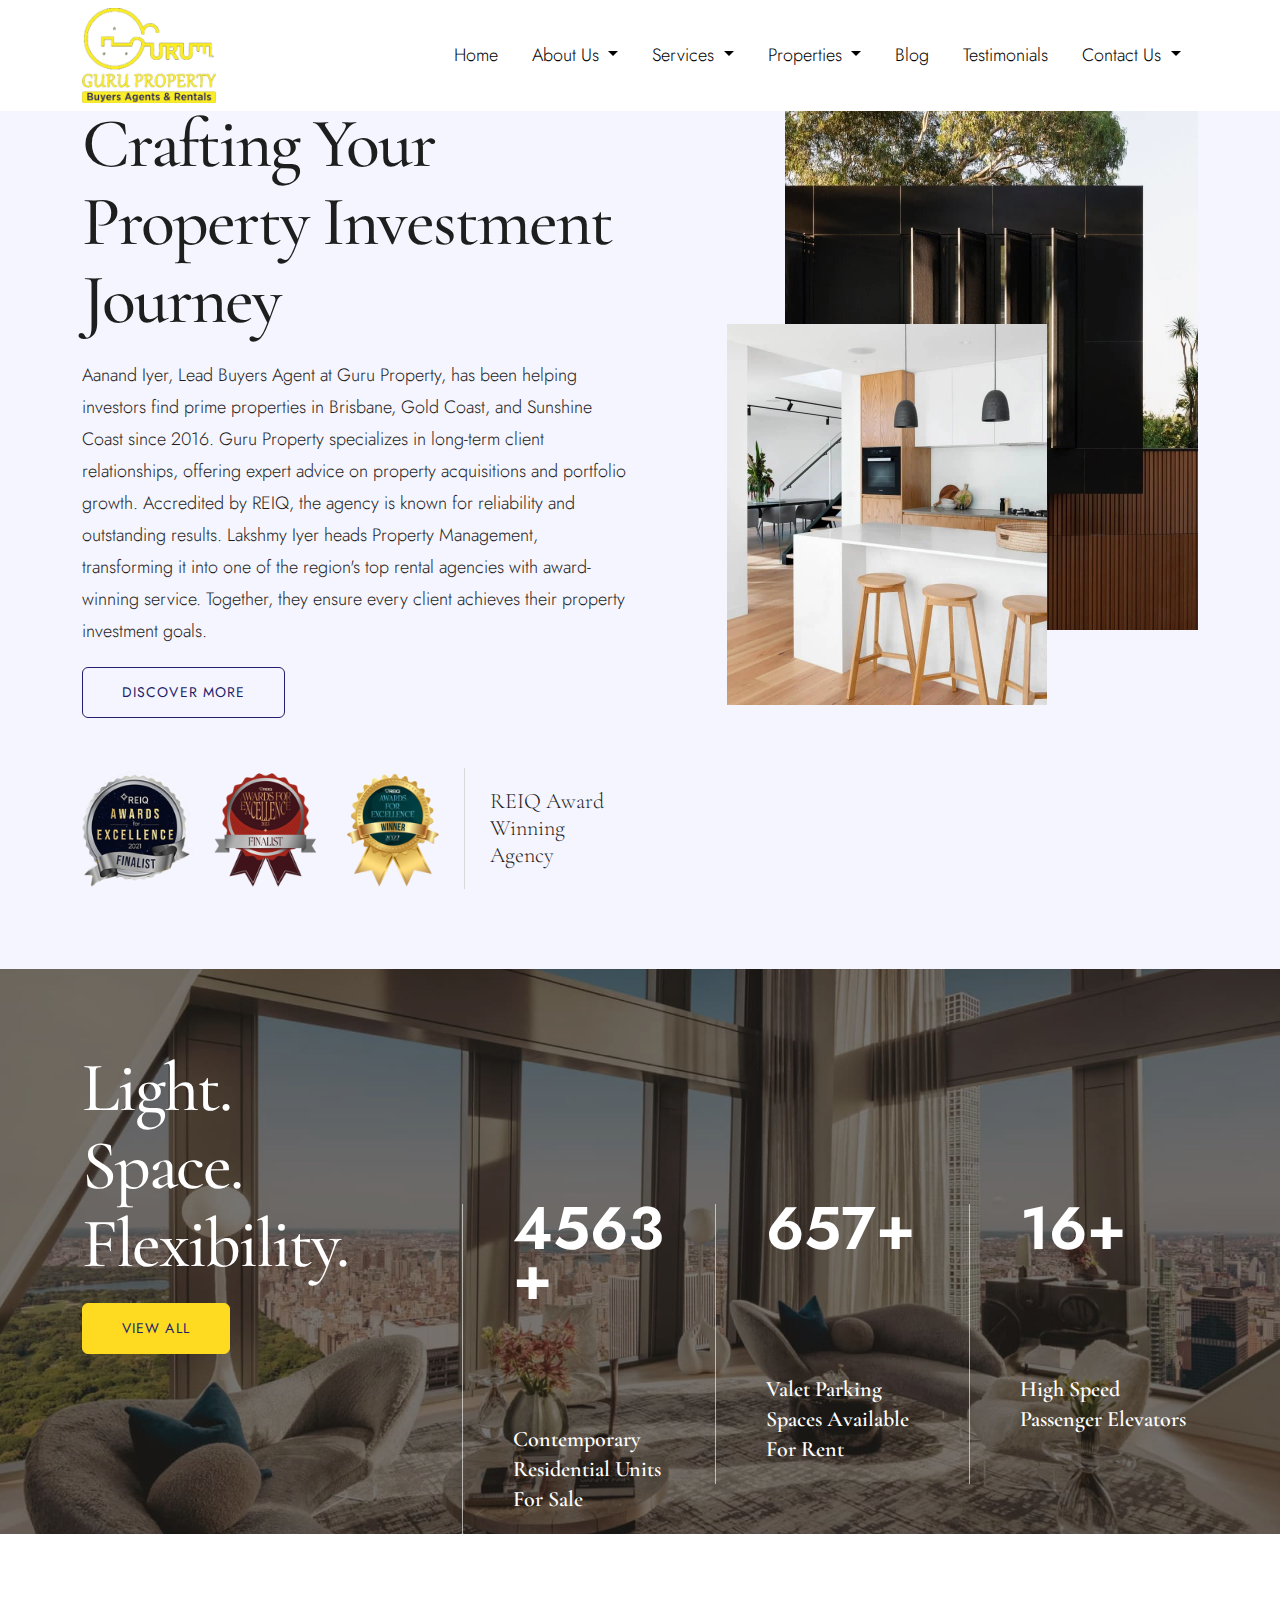
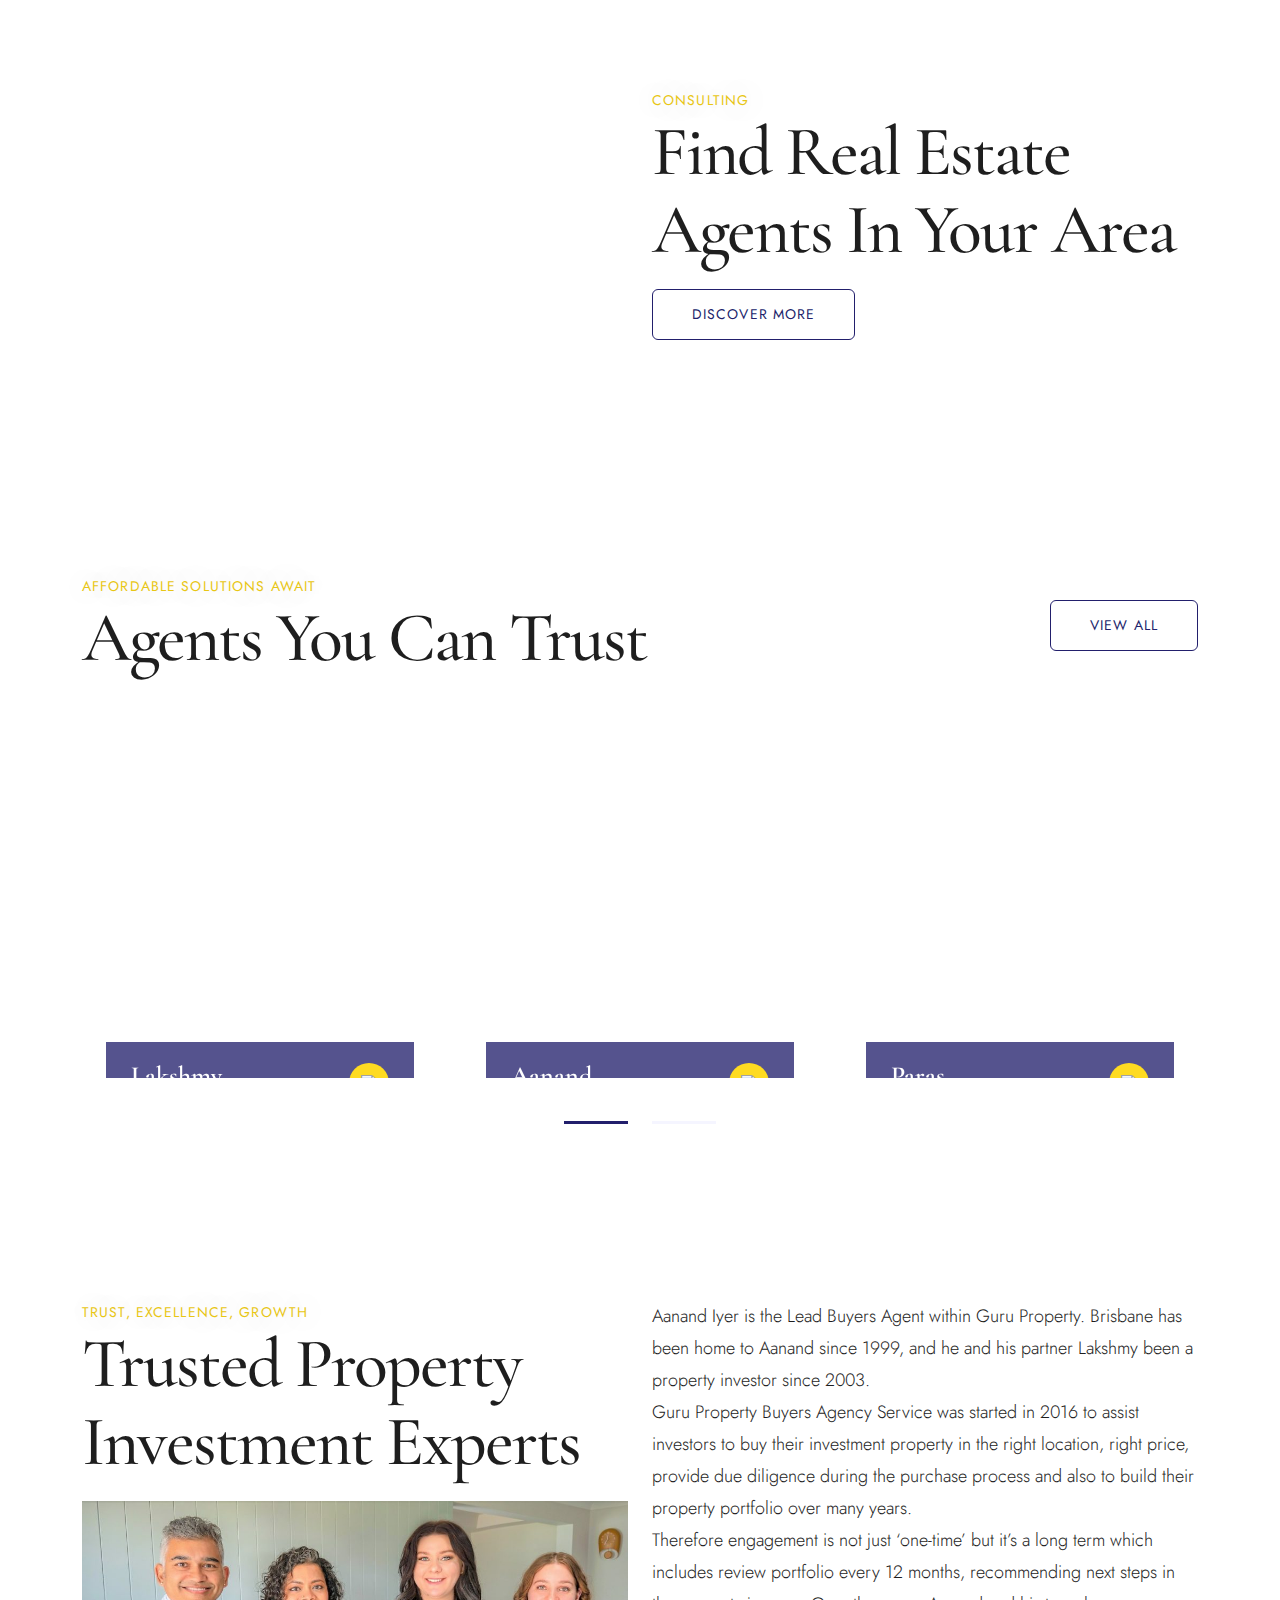
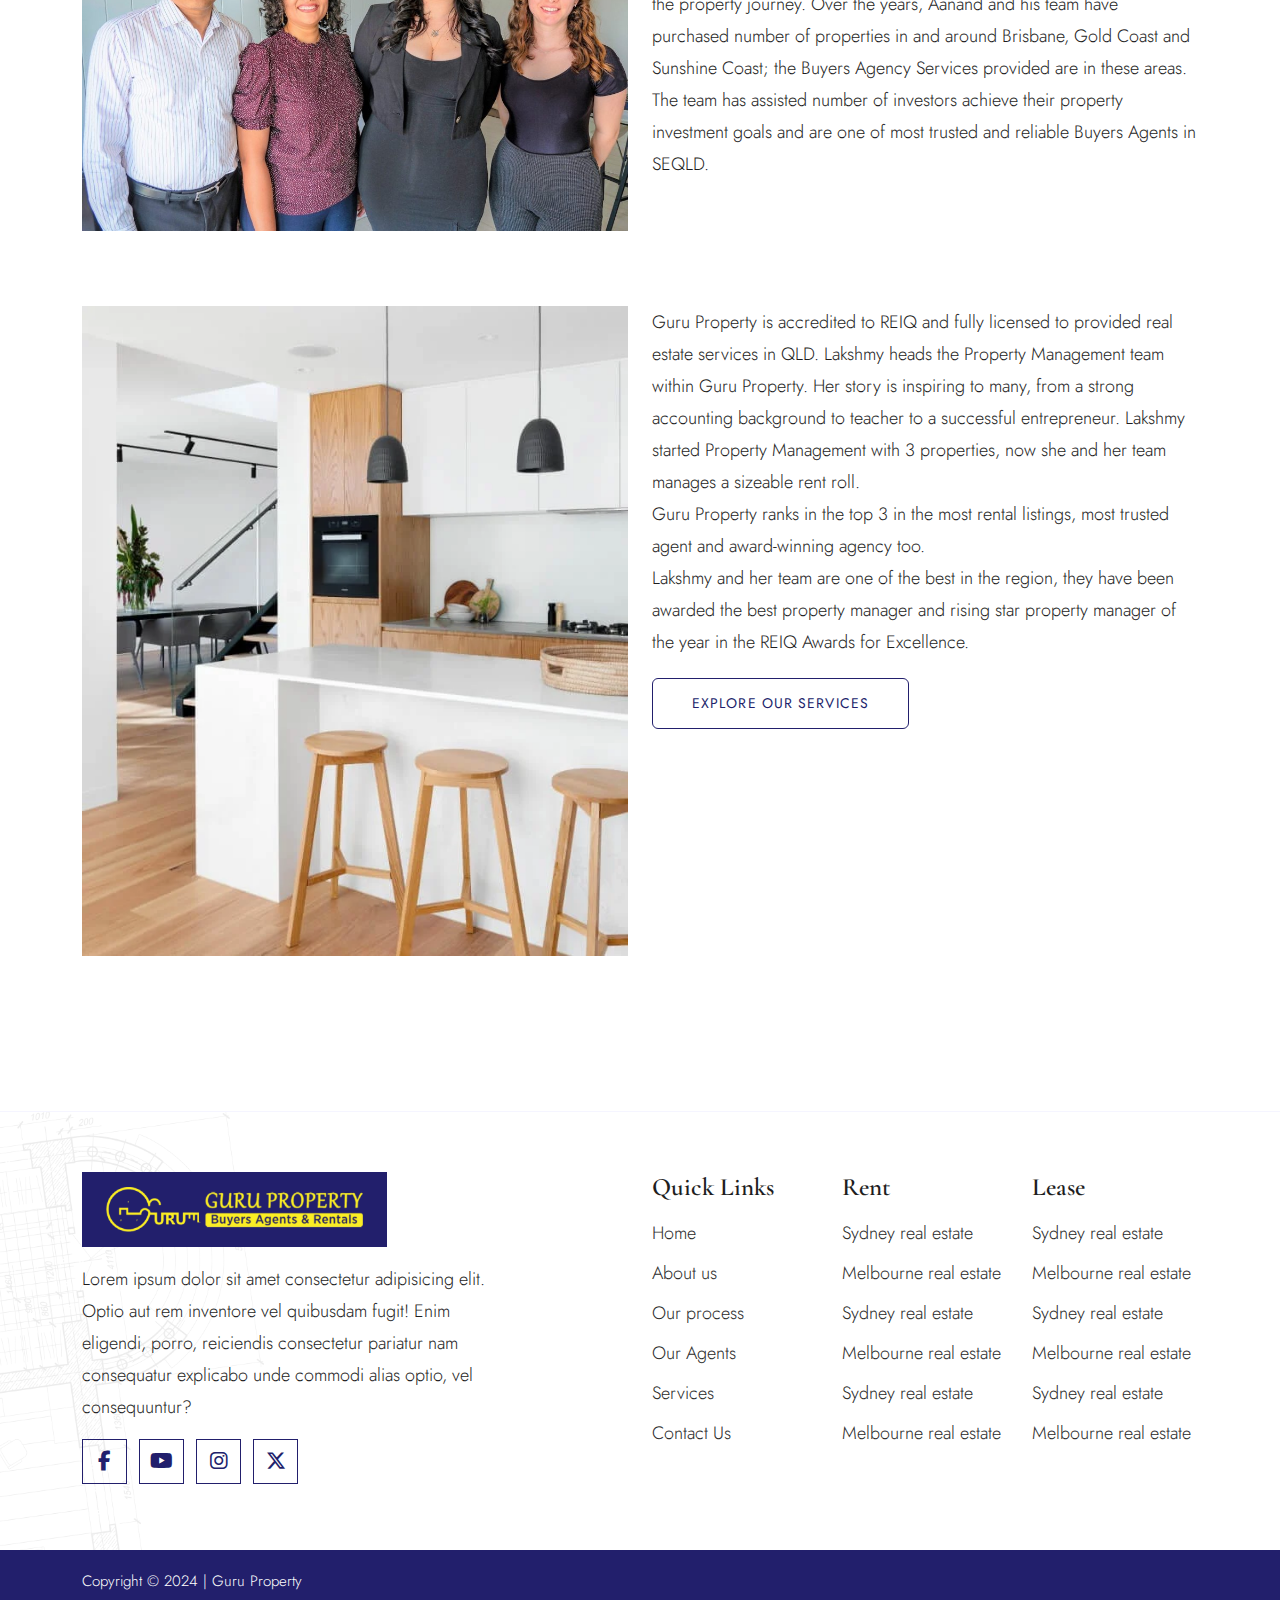
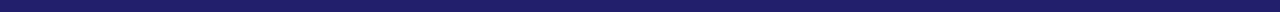
==== about.html @ ae328ffc "feedback changes" ====
<!Doctype html>
<html lang="en">

<head>
  <meta charset="utf-8">
  <meta name="viewport" content="width=device-width, initial-scale=1, shrink-to-fit=no">
  <link rel="icon" type="image/x-icon" href="./assets/images/favicon.ico">
  <link rel="stylesheet" href="./assets/css/bootstrap.min.css">
  <link rel="stylesheet" href="./assets/css/magnific-popup.min.css">
  <link rel="stylesheet" href="./assets/css/swiper-bundle.min.css">
  <link rel="stylesheet" href="https://cdnjs.cloudflare.com/ajax/libs/font-awesome/6.5.2/css/all.min.css">
  <link rel="stylesheet" href="./assets/css/fancybox.min.css">

  <link rel="stylesheet" href="./assets/css/custom.css">
  <link rel="stylesheet" href="./assets/css/responsive.css">
  <title>About - Guru Property</title>
</head>

<body>
  
  <header class="asb19__header">
    <div class="asb19__header--wrap">
      <div class="container">
        <div class="row">
          <div class="col-lg-12">
            <nav class="navbar navbar-expand-lg asb19__header--nav" aria-label="Offcanvas navbar large">
              <a class="navbar-brand" href="#">
                <img src="./assets/images/logo.png" alt="...">
              </a>
              <button class="navbar-toggler collapsed" type="button" data-bs-toggle="offcanvas"
                data-bs-target="#offcanvasNavbar2" aria-controls="offcanvasNavbar2">
                <span class="sr-only">Toggle navigation</span>
                <span class="icon-bar"></span>
                <span class="icon-bar"></span>
                <span class="icon-bar"></span>
              </button>
              <div class="offcanvas offcanvas-end asb19__header--offcanvas" tabindex="-1" id="offcanvasNavbar2"
                aria-labelledby="offcanvasNavbar2Label">
                <div class="offcanvas-header">
                  <h5 class="offcanvas-title" id="offcanvasNavbar2Label">Offcanvas</h5>
                  <button type="button" class="btn-close btn-close-white" data-bs-dismiss="offcanvas"
                    aria-label="Close"></button>
                </div>
                <div class="offcanvas-body">
                  <ul class="navbar-nav justify-content-end flex-grow-1">
                    <li class="nav-item active">
                      <a class="nav-link" href="#">Home</a>
                    </li>
                    <li class="nav-item dropdown">
                      <a class="nav-link dropdown-toggle" href="#" role="button" data-bs-toggle="dropdown"
                        aria-expanded="false">
                        About Us
                      </a>
                      <ul class="dropdown-menu">
                        <li><a class="dropdown-item" href="#">Our Process</a></li>
                        <li><a class="dropdown-item" href="#">Meet the Team</a></li>
                        <li><a class="dropdown-item" href="#">Awards & Recognition</a></li>
                      </ul>
                    </li>
                    <li class="nav-item dropdown">
                      <a class="nav-link dropdown-toggle" href="#" role="button" data-bs-toggle="dropdown"
                        aria-expanded="false">
                        Services
                      </a>
                      <ul class="dropdown-menu">
                        <li><a class="dropdown-item" href="#">Buyers Agency</a></li>
                        <li><a class="dropdown-item" href="#">Property Management</a></li>
                        <li><a class="dropdown-item" href="#">Rental Appraisal</a></li>
                        <li><a class="dropdown-item" href="#">Investment Strategy</a></li>
                      </ul>
                    </li>
                    <li class="nav-item dropdown">
                      <a class="nav-link dropdown-toggle" href="#" role="button" data-bs-toggle="dropdown"
                        aria-expanded="false">
                        Properties
                      </a>
                      <ul class="dropdown-menu">
                        <li><a class="dropdown-item" href="#">Buy</a></li>
                        <li><a class="dropdown-item" href="#">Rent</a></li>
                        <li><a class="dropdown-item" href="#">Recent Sales</a></li>
                      </ul>
                    </li>
                    <li class="nav-item">
                      <a class="nav-link" href="#">Blog</a>
                    </li>
                    <li class="nav-item">
                      <a class="nav-link" href="#">Testimonials</a>
                    </li>
                    <li class="nav-item dropdown">
                      <a class="nav-link dropdown-toggle" href="#" role="button" data-bs-toggle="dropdown"
                        aria-expanded="false">
                        Contact Us
                      </a>
                      <ul class="dropdown-menu">
                        <li><a class="dropdown-item" href="#">Book a Strategy Meeting</a></li>
                        <li><a class="dropdown-item" href="#">Get In Touch</a></li>
                        <li><a class="dropdown-item" href="#">FAQs</a></li>
                      </ul>
                    </li>
                  </ul>
                </div>
              </div>
            </nav>
          </div>
        </div>
      </div>
    </div>
  </header>
  <section class="asb19__about asb19__py">
    <div class="container">
      <div class="row">
        <div class="col-lg-6">
          <div class="asb19__main--widget">
            <div class="asb19__heading">
              <h6>Your Trusted Property Partner</h6>
              <h3>Crafting Your Property Investment Journey</h3>
            </div>
            <div class="asb19__content">
              <p>Aanand Iyer, Lead Buyers Agent at Guru Property, has been helping investors find prime properties in Brisbane, Gold Coast, and Sunshine Coast since 2016. Guru Property specializes in long-term client relationships, offering expert advice on property acquisitions and portfolio growth. Accredited by REIQ, the agency is known for reliability and outstanding results. Lakshmy Iyer heads Property Management, transforming it into one of the region's top rental agencies with award-winning service. Together, they ensure every client achieves their property investment goals.</p>
            </div>
            <div class="asb19__btn--wrap">
              <a href="javascript:void(0)" class="asb19__btn">
                Discover More
              </a>
            </div>
            <div class="asb19__about--awards">
              <div class="asb19__img">
                <img src="./assets/images/REIQ-awards.png" alt="...">
              </div>
              <h6>REIQ award winning agency</h6>
            </div>
          </div>
        </div>
        <div class="col-lg-6">
          <div class="asb19__image--widget">
            <div class="asb19__about--img asb19__about--img1">
              <img src="./assets/images/about-img-left-640x742.webp" alt="...">
            </div>
            <div class="asb19__about--img asb19__about--img2" >
              <img src="./assets/images/about-img-right-826x1100.webp" alt="...">
            </div>
          </div>
        </div>
      </div>
    </div>
  </section>
  <section class="asb19__inner-counter asb19__py asb19__bg--colored asb19__bg--blue pb-0">
    <div class="asb19__bgImg overlay">
      <img src="./assets/images/counter-bg.jpg" alt="...">
    </div>
    <div class="asb19__inner-counter--wrap">
      <div class="container">
        <div class="row align-items-end">
          <div class="col-lg-4">
            <div class="asb19__main--widget">
              <div class="asb19__heading w-75">
                <!-- <h6></h6> -->
                <h3>Light. Space. Flexibility.</h3>
              </div>
              <div class="asb19__btn--wrap">
                <a href="javascript:void(0)" class="asb19__btn asb19__btn--fill">
                  View all
                </a>
              </div>
            </div>
          </div>
          <div class="col-lg-8">
            <div class="asb19__inner-counter--wrap">
              <div class="row">
                <div class="col-lg-4">
                  <div class="asb19__inner-counter--single">
                    <!-- <div class="asb19__inner-counter--icon">
                      <img src="./assets/images/parking.png" alt="...">
                    </div> -->
                    <div class="asb19__inner-counter--content">
                      <div class="asb19__inner-counter--num">
                        <span>4563</span>+
                      </div>
                      <div class="asb19__inner-counter--title">
                        <h6>contemporary residential units for sale</h6>
                      </div>
                    </div>
                  </div>
                </div>
                <div class="col-lg-4">
                  <div class="asb19__inner-counter--single">
                    <!-- <div class="asb19__inner-counter--icon">
                      <img src="./assets/images/parking.png" alt="...">
                    </div> -->
                    <div class="asb19__inner-counter--content">
                      <div class="asb19__inner-counter--num">
                        <span>657</span>+
                      </div>
                      <div class="asb19__inner-counter--title">
                        <h6>valet parking spaces available for rent</h6>
                      </div>
                    </div>
                  </div>
                </div>
                <div class="col-lg-4">
                  <div class="asb19__inner-counter--single">
                    <!-- <div class="asb19__inner-counter--icon">
                      <img src="./assets/images/parking.png" alt="...">
                    </div> -->
                    <div class="asb19__inner-counter--content">
                      <div class="asb19__inner-counter--num">
                        <span>16</span>+
                      </div>
                      <div class="asb19__inner-counter--title">
                        <h6>high speed passenger elevators</h6>
                      </div>
                    </div>
                  </div>
                </div>
              </div>
            </div>
          </div>
        </div>
      </div>
    </div>
  </section>
  <section class="asb19__agentCta asb19__py">
    <div class="container">
      <div class="row align-items-center">
        <div class="col-lg-6">
          <div class="asb19__agentCta--img asb19__bgMask img-shine" style="mask-image: url('https://raw.githubusercontent.com/agatha-sb/guruproperty/main/assets/images/propert-mask.png');">
            <img src="./assets/images/cta_1_1.png" alt="...">
          </div>
        </div>
        <div class="col-lg-6">
          <div class="asb19__main--widget">
            <div class="asb19__heading">
              <h6>Consulting</h6>
              <h3>Find real estate agents in your area</h3>
            </div>
            <div class="asb19__btn--wrap">
              <a href="javascript:void(0)" class="asb19__btn">
                Discover More
              </a>
            </div>
          </div>
        </div>
        
      </div>
    </div>
  </section>
  <section class="asb19__agents asb19__py">
    <div class="container">
      <div class="row">
        <div class="col-lg-12">
          <div class="asb19__main--widget d-flex justify-content-between align-items-center">
            <div class="asb19__heading mb-0">
              <h6>Affordable Solutions Await</h6>
              <h3>Agents you can trust</h3>
            </div>
            <div class="asb19__btn--wrap">
              <a href="javascript:void(0)" class="asb19__btn">
                View All
              </a>
            </div>
          </div>
        </div>
        <div class="col-lg-12">
          <div class="asb19__agents--wrap">
            <div class="swiper asb19__agents--swiper">
              <div class="swiper-wrapper">
                <div class="swiper-slide">
                  <div class="asb19__agents--single">
                    <div class="asb19__agents--img">
                      <div class="asb19__bgMask" style="mask-image: url('https://raw.githubusercontent.com/agatha-sb/guruproperty/main/assets/images/agents-shape.png');">
                        <img src="./assets/images/agent-img-1.jpg" alt="team_1_1">
                      </div>
                    </div>
                    <div class="team-card-content">
                      <div class="media">
                        <div class="media-left">
                          <a class="box-title title" href="#">
                            <h3 >
                              Lakshmy
                            </h3>
                          </a>
                          <span class="team-desig desig">Principal</span>
                        </div>
                        <div class="media-body">
                          <a class="icon-btn" href="tel:09876543210">
                            <img decoding="async" src="https://wordpress.themeholy.com/realar/wp-content/uploads/2024/05/phone-1.svg" alt="img">
                          </a>
                        </div>
                      </div>
                      <ul class="th-social">
                        <li>
                          <a href="https://facebook.com"><i class="fab fa-facebook-f"></i></a>
                        </li>
                        <li>
                          <a href="https://twitter.com"><i class="fab fa-twitter"></i></a>
                        </li>
                        <li>
                          <a href="https://linkedin.com"><i class="fab fa-linkedin-in"></i></a>
                        </li>
                      </div>
                    </ul>
                  </div>
                </div>
                <div class="swiper-slide">
                  <div class="asb19__agents--single">
                    <div class="asb19__agents--img">
                      <div class="asb19__bgMask" style="mask-image: url('https://raw.githubusercontent.com/agatha-sb/guruproperty/main/assets/images/agents-shape.png');">
                        <img src="./assets/images/agent-img-2.jpg" alt="team_1_1">
                      </div>
                    </div>
                    <div class="team-card-content">
                      <div class="media">
                        <div class="media-left">
                          <a class="box-title title" href="#">
                            <h3 >
                              Aanand
                            </h3>
                          </a>
                          <span class="team-desig desig">Property Analyst</span>
                        </div>
                        <div class="media-body">
                          <a class="icon-btn" href="tel:09876543210">
                            <img decoding="async" src="https://wordpress.themeholy.com/realar/wp-content/uploads/2024/05/phone-1.svg" alt="img">
                          </a>
                        </div>
                      </div>
                      <ul class="th-social">
                        <li>
                          <a href="https://facebook.com"><i class="fab fa-facebook-f"></i></a>
                        </li>
                        <li>
                          <a href="https://twitter.com"><i class="fab fa-twitter"></i></a>
                        </li>
                        <li>
                          <a href="https://linkedin.com"><i class="fab fa-linkedin-in"></i></a>
                        </li>
                      </div>
                    </ul>
                  </div>
                </div>
                <div class="swiper-slide">
                  <div class="asb19__agents--single">
                    <div class="asb19__agents--img">
                      <div class="asb19__bgMask" style="mask-image: url('https://raw.githubusercontent.com/agatha-sb/guruproperty/main/assets/images/agents-shape.png');">
                        <img src="./assets/images/agent-img-3.jpg">
                      </div>
                    </div>
                    <div class="team-card-content">
                      <div class="media">
                        <div class="media-left">
                          <a class="box-title title" href="#">
                            <h3 >
                              Paras
                            </h3>
                          </a>
                          <span class="team-desig desig">Buyers Analyst</span>
                        </div>
                        <div class="media-body">
                          <a class="icon-btn" href="tel:09876543210">
                            <img decoding="async" src="https://wordpress.themeholy.com/realar/wp-content/uploads/2024/05/phone-1.svg" alt="img">
                          </a>
                        </div>
                      </div>
                      <ul class="th-social">
                        <li>
                          <a href="https://facebook.com"><i class="fab fa-facebook-f"></i></a>
                        </li>
                        <li>
                          <a href="https://twitter.com"><i class="fab fa-twitter"></i></a>
                        </li>
                        <li>
                          <a href="https://linkedin.com"><i class="fab fa-linkedin-in"></i></a>
                        </li>
                      </div>
                    </ul>
                  </div>
                </div>
                <div class="swiper-slide">
                  <div class="asb19__agents--single">
                    <div class="asb19__agents--img">
                      <div class="asb19__bgMask" style="mask-image: url('https://raw.githubusercontent.com/agatha-sb/guruproperty/main/assets/images/agents-shape.png');">
                        <img src="./assets/images/agent-img-4.jpg" alt="team_1_1">
                      </div>
                    </div>
                    <div class="team-card-content">
                      <div class="media">
                        <div class="media-left">
                          <a class="box-title title" href="#">
                            <h3 >
                              Brianna
                            </h3>
                          </a>
                          <span class="team-desig desig">Property Manager</span>
                        </div>
                        <div class="media-body">
                          <a class="icon-btn" href="tel:09876543210">
                            <img decoding="async" src="https://wordpress.themeholy.com/realar/wp-content/uploads/2024/05/phone-1.svg" alt="img">
                          </a>
                        </div>
                      </div>
                      <ul class="th-social">
                        <li>
                          <a href="https://facebook.com"><i class="fab fa-facebook-f"></i></a>
                        </li>
                        <li>
                          <a href="https://twitter.com"><i class="fab fa-twitter"></i></a>
                        </li>
                        <li>
                          <a href="https://linkedin.com"><i class="fab fa-linkedin-in"></i></a>
                        </li>
                      </div>
                    </ul>
                  </div>
                </div>
              </div>
              <div class="swiper-pagination"></div>
              <div class="swiper-button-prev-agentsSW"><img src="./assets/images/arrow-left.svg" alt="previous-icon"></div>
              <div class="swiper-button-next-agentsSW"><img src="./assets/images/arrow-right.svg" alt="next-icon"></div>
          </div>
          </div>
        </div>
      </div>
    </div>
  </section>
  <section class="asb19-inner__about asb19__py">
    <div class="container">
      <div class="row">
        <div class="col-lg-12">
          <div class="asb19-inner__about--wrap">
            <div class="row">
              <div class="col-lg-6">
                <div class="asb19__main--widget">
                  <div class="asb19__heading">
                    <h6>Trust, Excellence, Growth</h6>
                    <h3>Trusted Property Investment Experts</h3>
                  </div>
                  <div class="asb19__image--widget">
                    <img src="./assets/images/gurupropertygroup-1024x618.jpg" alt="...">
                  </div>
                  
                </div>
              </div>
              <div class="col-lg-6">
                <div class="asb19__content">
                  <p>Aanand Iyer is the Lead Buyers Agent within Guru Property. Brisbane has been home to Aanand since 1999, and he and his partner Lakshmy been a property investor since 2003.</p>
                  <p>Guru Property Buyers Agency Service was started in 2016 to assist investors to buy their investment property in the right location, right price, provide due diligence during the purchase process and also to build their property portfolio over many years.</p>
                  <p>Therefore engagement is not just ‘one-time’ but it’s a long term which includes review portfolio every 12 months, recommending next steps in the property journey. Over the years, Aanand and his team have purchased number of properties in and around Brisbane, Gold Coast and Sunshine Coast; the Buyers Agency Services provided are in these areas. The team has assisted number of investors achieve their property investment goals and are one of most trusted and reliable Buyers Agents in SEQLD.</p>
                </div>
              </div>
            </div>
            <div class="row">
              <div class="col-lg-6">
                <div class="asb19__image--widget">
                  <img src="./assets/images/about-img-left-640x742.webp" alt="...">
                </div>
              </div>
              <div class="col-lg-6">
                <div class="asb19__main--widget">
                  <div class="asb19__content">
                    <p>Guru Property is accredited to REIQ and fully licensed to provided real estate services in QLD. Lakshmy heads the Property Management team within Guru Property. Her story is inspiring to many, from a strong accounting background to teacher to a successful entrepreneur. Lakshmy started Property Management with 3 properties, now she and her team manages a sizeable rent roll.</p>
                    <p>Guru Property ranks in the top 3 in the most rental listings, most trusted agent and award-winning agency too.</p>
                    <p>Lakshmy and her team are one of the best in the region, they have been awarded the best property manager and rising star property manager of the year in the REIQ Awards for Excellence.</p>
                  </div>
                  <div class="asb19__btn--wrap">
                    <a href="javascript:void(0)" class="asb19__btn">
                      Explore Our Services
                    </a>
                  </div>
                </div>
              </div>
              
            </div>
          </div>
          <!-- <div class="asb19__main--widget">
            <div class="asb19__heading">
              <h6>Trust, Excellence, Growth</h6>
              <h3>Trusted Property Investment Experts</h3>
            </div>
            <div class="asb19__content">
              <p>Aanand Iyer is the Lead Buyers Agent within Guru Property. Brisbane has been home to Aanand since 1999, and he and his partner Lakshmy been a property investor since 2003.</p>
              <p>Guru Property Buyers Agency Service was started in 2016 to assist investors to buy their investment property in the right location, right price, provide due diligence during the purchase process and also to build their property portfolio over many years.</p>
              <p>Therefore engagement is not just ‘one-time’ but it’s a long term which includes review portfolio every 12 months, recommending next steps in the property journey. Over the years, Aanand and his team have purchased number of properties in and around Brisbane, Gold Coast and Sunshine Coast; the Buyers Agency Services provided are in these areas. The team has assisted number of investors achieve their property investment goals and are one of most trusted and reliable Buyers Agents in SEQLD.</p>
              <p>Guru Property is accredited to REIQ and fully licensed to provided real estate services in QLD. Lakshmy heads the Property Management team within Guru Property. Her story is inspiring to many, from a strong accounting background to teacher to a successful entrepreneur. Lakshmy started Property Management with 3 properties, now she and her team manages a sizeable rent roll.</p>
              <p>Guru Property ranks in the top 3 in the most rental listings, most trusted agent and award-winning agency too.</p>
              <p>Lakshmy and her team are one of the best in the region, they have been awarded the best property manager and rising star property manager of the year in the REIQ Awards for Excellence.</p>
            </div>
            <div class="asb19__btn--wrap">
              <a href="javascript:void(0)" class="asb19__btn">
                Explore Our Services
              </a>
            </div>
          </div> -->
        </div>
      </div>
    </div>
  </section>
  <footer class="asb19__footer">
    <!-- <div class="asb19__footer--top">
      <div class="container">
        <div class="row align-items-center">
          <div class="col-lg-6">
            <div class="asb19__footer--widget">
              <ul class="asb19__footer--socials">
                <li>
                  <a href="javascript:void(0)"><i class="fa-brands fa-facebook-f"></i></a>
                </li>
                <li>
                  <a href="javascript:void(0)"><i class="fa-brands fa-youtube"></i></a>
                </li>
                <li>
                  <a href="javascript:void(0)"><i class="fa-brands fa-instagram"></i></a>
                </li>
                <li>
                  <a href="javascript:void(0)"><i class="fa-brands fa-x-twitter"></i></a>
                </li>
              </ul>
            </div>
          </div>
          <div class="col-lg-6">
            <div class="asb19__footer--widget">
              <ul class="asb19__footer--nav">
                <li>
                  <a href="javascript:void(0)">Home</a>
                </li>
                <li>
                  <a href="javascript:void(0)">About</a>
                </li>
                <li>
                  <a href="javascript:void(0)">Services</a>
                </li>
                <li>
                  <a href="javascript:void(0)">Blog</a>
                </li>
                <li>
                  <a href="javascript:void(0)">Contact Us</a>
                </li>
              </ul>
            </div>
          </div>
        </div>
      </div>
    </div> -->
    <div class="asb19__footer--middle">
      <div class="container">
        <div class="row">
          <div class="col-lg-6">
            <div class="asb19__footer--widget w-75">
              <div class="asb19__footer--logo mb-3">
                <img src="./assets/images/logo-footer.png" alt="...">
              </div>
              <div class="asb19__footer--content mb-3">
                <p>Lorem ipsum dolor sit amet consectetur adipisicing elit. Optio aut rem inventore vel quibusdam fugit! Enim eligendi, porro, reiciendis consectetur pariatur nam consequatur explicabo unde commodi alias optio, vel consequuntur?</p>
              </div>
              <ul class="asb19__footer--socials mb-3">
                <li>
                  <a href="javascript:void(0)"><i class="fa-brands fa-facebook-f"></i></a>
                </li>
                <li>
                  <a href="javascript:void(0)"><i class="fa-brands fa-youtube"></i></a>
                </li>
                <li>
                  <a href="javascript:void(0)"><i class="fa-brands fa-instagram"></i></a>
                </li>
                <li>
                  <a href="javascript:void(0)"><i class="fa-brands fa-x-twitter"></i></a>
                </li>
              </ul>
            </div>
          </div>
          <div class="col-lg-2">
            <div class="asb19__footer--widget">
              <div class="asb19__footer--title">
                <h5>Quick Links</h5>
              </div>
              <ul class="asb19__footer--nav">
                <li>
                  <a href="javascript:void(0)">Home</a>
                </li>
                <li>
                  <a href="javascript:void(0)">About us</a>
                </li>
                <li>
                  <a href="javascript:void(0)">Our process</a>
                </li>
                <li>
                  <a href="javascript:void(0)">Our Agents</a>
                </li>
                <li>
                  <a href="javascript:void(0)">Services</a>
                </li>
                <li>
                  <a href="javascript:void(0)">Contact Us</a>
                </li>
              </ul>
            </div>
          </div>
          <div class="col-lg-2">
            <div class="asb19__footer--widget">
              <div class="asb19__footer--title">
                <h5>Rent</h5>
              </div>
              <ul class="asb19__footer--nav">
                <li>
                  <a class="asb19__footer--nav-link" href="javascript:void(0)">Sydney real estate</a>
                </li>
                <li>
                  <a class="asb19__footer--nav-link" href="javascript:void(0)">Melbourne real estate</a>
                </li>
                <li>
                  <a class="asb19__footer--nav-link" href="javascript:void(0)">Sydney real estate</a>
                </li>
                <li>
                  <a class="asb19__footer--nav-link" href="javascript:void(0)">Melbourne real estate</a>
                </li>
                <li>
                  <a class="asb19__footer--nav-link" href="javascript:void(0)">Sydney real estate</a>
                </li>
                <li>
                  <a class="asb19__footer--nav-link" href="javascript:void(0)">Melbourne real estate</a>
                </li>
              </ul>
            </div>
          </div>
          <div class="col-lg-2">
            <div class="asb19__footer--widget">
              <div class="asb19__footer--title">
                <h5>Lease</h5>
              </div>
              <ul class="asb19__footer--nav">
                <li>
                  <a class="asb19__footer--nav-link" href="javascript:void(0)">Sydney real estate</a>
                </li>
                <li>
                  <a class="asb19__footer--nav-link" href="javascript:void(0)">Melbourne real estate</a>
                </li>
                <li>
                  <a class="asb19__footer--nav-link" href="javascript:void(0)">Sydney real estate</a>
                </li>
                <li>
                  <a class="asb19__footer--nav-link" href="javascript:void(0)">Melbourne real estate</a>
                </li>
                <li>
                  <a class="asb19__footer--nav-link" href="javascript:void(0)">Sydney real estate</a>
                </li>
                <li>
                  <a class="asb19__footer--nav-link" href="javascript:void(0)">Melbourne real estate</a>
                </li>
              </ul>
            </div>
          </div>
        </div>
      </div>
    </div>
    <div class="asb19__footer--bottom">
      <div class="container">
        <div class="row align-items-center">
          <!-- <div class="col-lg-6">
            <div class="asb19__footer--widget">
              <div class="asb19__footer--logo">
                <img src="./assets/images/logo-footer.png" alt="...">
              </div>
            </div>
          </div> -->
          <div class="col-lg-6">
            <div class="asb19__footer--widget">
              <div class="asb19__footer--copy">
                <p>Copyright © 2024 | Guru Property</p>
              </div>
            </div>
          </div>
        </div>
      </div>
    </div>
  </footer>

  <script src="./assets/js/jquery.min.js"></script>
  <script src="./assets/js/bootstrap.bundle.min.js"></script>
  <script src="./assets/js/magnific-popup.min.js"></script>
  <script src="./assets/js/swiper-bundle.min.js"></script>
  <script src="./assets/js/fancybox.umd.js"></script>
  <script src="./assets/js/custom.js"></script>
</body>

</html>
---- assets/css/custom.css ----
/**
 * Project Name: Guru Property
 *
 * 1. Fonts
 * 2. Theme Color
 * 3. Browser Reset
 * 4. Utility Classes
 * 5. Theme Classes
 *
 */

/* Fonts */
@import url('https://fonts.googleapis.com/css2?family=Cormorant+Garamond:ital,wght@0,300;0,400;0,500;0,600;0,700;1,300;1,400;1,500;1,600;1,700&family=Jost:ital,wght@0,100..900;1,100..900&display=swap');

/* Theme Color */
:root {
  --clr-accent: #221f6c;
  --clr-yellow: #fedb21;
  
  --clr-yellow-shade: #e8c615;
  --clr-accent-tint: #f5f5ff;
  --clr-white: #ffffff;
  --clr-white-600: #fcfcfc;
  --clr-black: #000000;

  --ff-primary: "Cormorant Garamond", serif;
  --ff-body: "Jost", sans-serif;

  --swiper-scrollbar-bottom: 0px;
  --swiper-scrollbar-size: 2px;
  --swiper-scrollbar-drag-bg-color: var(--clr-accent);
}

/* Browser Reset */
*,
*::before,
*::after {
  box-sizing: border-box;
}
* {
  padding: 0;
  margin: 0;
  font: inherit;
}
ul,
ol {
  list-style: none;
  padding-left: 0;
  margin-bottom: 0;
}
html:focus-within {
  scroll-behavior: smooth;
}
a:focus,
a:hover {
  outline: none;
}
a {
  -webkit-transition: all 0.4s ease-in-out;
  transition: all 0.4s ease-in-out;
  text-decoration: none;
}
a:hover {
  text-decoration: none;
  -webkit-transition: all 0.4s ease-in-out;
  transition: all 0.4s ease-in-out;
}
body {
  font-family: var(--ff-body);
  text-rendering: optimizeSpeed;
  font-size: 1.125rem;
  font-weight: 300;
  color: #1e1e1e;
}
p {
  font-size: 18px;
  line-height: 32px;
  margin-bottom: 0;
}
h1,
h2,
h3,
h4,
h5,
h6 {
  font-family: var(--ff-primary);
  margin-bottom: 0;
}
img,
picture,
svg {
  max-width: 100%;
  display: block;
}
/* Utility Classes */
.overlay::before {
  position: absolute;
  content: '';
  width: 100%;
  height: 100%;
  background-color: rgba(27, 27, 27, 0.82);
  z-index: 0;
  top: 0;
  left: 0;
  opacity: 0.72;
}
.asb19__bgImg {
  position: absolute;
  width: 100%;
  height: 100%;
  z-index: -1;
  left: 0;
  top: 0;
  overflow: hidden;
}
.asb19__bgImg img {
  width: 100%;
  height: 100%;
  object-fit: cover;
  object-position: center;
  position: relative;
  z-index: -1;
}
.asb19__bgMask {
  mask-mode: alpha;
  -webkit-mask-size: 100% 100%;
  mask-size: 100% 100%;
  -webkit-mask-repeat: no-repeat;
  mask-repeat: no-repeat;
}
.asb19__bgMask img {
  width: 100%;
}
section[class^="asb19__"] {
  position: relative;
  z-index: 3;
}
/* Theme Classes */
.bg-dark-gradient {
  background-image: linear-gradient(-90deg, rgba(0, 0, 0, 0) 0%, rgba(0, 0, 0, 0.29) 100%);
}
.bg-dark-gradient__bottom  {
  background-image: linear-gradient(180deg, rgba(0, 0, 0, 0) 0%, rgba(0, 0, 0, 0.42) 100%);
}
.bg-purple  {
  background-color: var(--clr-purple);
}
.asb19__bg--blue {
  background-color: var(--clr-accent);
  --bs-heading-color: #fff;
}
.asb19__bg--accent-light {
  background-color: var(--clr-accent-tint);
}
.asb19__bg--colored {
  --bs-heading-color: var(--clr-white);
  background-color: var(--clr-accent-tint);
}

/* Custom Properties */
.asb19__py {
  padding: 80px 0;
}
.asb19__btn {
  display: inline-flex;
  align-items: center;
  justify-content: center;
  background-color: transparent;
  color: var(--clr-accent);
  text-transform: uppercase;
  font-family: var(--ff-body);
  font-weight: 400;
  font-size: 14px;
  letter-spacing: 1.1px;
  padding: 14px 39px;
  border-radius: 6px;
  position: relative;
  border: 1px solid var(--clr-accent);
  transition: all 0.3s ease-in-out;
  overflow: hidden;
}
.asb19__btn:hover {
  border-color: var(--clr-yellow);
  transition: all 0.3s ease-in-out;
  background-color: var(--clr-yellow);
  color: var(--clr-black);
  border-radius: 50px;
}
.asb19__btn--white {
  color: var(--clr-white);
  border-color: var(--clr-white);
}
.asb19__btn--white:hover {
  border-color: var(--clr-white);
  transition: all 0.3s ease-in-out;
  background-color: var(--clr-white);
  color: var(--clr-black);
}

.asb19__btn--fill {
  background-color: var(--clr-yellow);
  border-color: var(--clr-yellow);
}
.asb19__btn--fill:hover {
  background-color: var(--clr-white);
  border-color: var(--clr-white);
}
.asb19__btn::before {
  content: "";
  position: absolute;
  width: 100px;
  height: 100%;
  background-image: -webkit-linear-gradient(330deg, rgba(255, 255, 255, 0) 30%, rgba(255, 255, 255, 0.8), rgba(255, 255, 255, 0) 70%);
  background-image: linear-gradient(120deg, rgba(255, 255, 255, 0) 30%, rgba(255, 255, 255, 0.8), rgba(255, 255, 255, 0) 70%);
  top: 0;
  left: -100px;
  opacity: 0.4;
}
.asb19__btn:hover::before {
  -webkit-animation: imgShine 1.5s ease-out infinite;
  animation: imgShine 1.5s ease-out infinite;
}
.asb19__btn--link {
  padding: 0;
  text-transform: unset;
  font-family: var(--ff-body);
  letter-spacing: 0;
  border: none;
  font-size: 20px;
  font-weight: 500;
  color: var(--clr-yellow-shade);
}
.asb19__btn--link:hover {
  background-color: transparent;
}
.asb19__btn--link::before {
  position: absolute;
  content: '';
  width: 0%;
  height: 1px;
  background-color: var(--clr-accent);
  bottom: 0;
  left: 0;
  transition: all 0.5s ease-in-out;
}
.asb19__btn--link:hover::before {
  width: 100%;
  transition: all 0.5s ease-in-out;
}
.asb19__main--widget > :not(:last-child) {
  margin-bottom: 20px;
}
.asb19__heading {
  position: relative;
}
.asb19__heading h3 {
  font-size: 70px;
  font-weight: 500;
  line-height: 78px;
  letter-spacing: -2px;
  text-transform: capitalize;
}
.asb19__heading__white h3 {
  color: var(--clr-white);
}
.asb19__heading__white::before {
  filter: invert(1);
}
.asb19__heading h6 {
  font-size: 14px;
  font-family: var(--ff-body);
  font-weight: 400;
  line-height: 25px;
  text-transform: uppercase;
  letter-spacing: 1.12px;
  color: var(--clr-yellow-shade);
  text-shadow: 0px 0px 30px rgba(119, 119, 119, 0.31);
}
.asb19__desc > :not(:last-child) {
  margin-bottom: 16px;
}

/* Swiper Resets */
[class^="swiper-button-"] {
  visibility: hidden;
}
[class^="swiper-button-"]::after {
  content: '';
  display: none;
}
.swiper-button-next, .swiper-button-prev {
  width: 35px;
  height: 35px;
  color: #fff;
  background-color: var(--clr-purple);
  border-radius: 50%;
}
.swiper-wrapper {
  padding-bottom: 15px;
}
.swiper-horizontal > .swiper-scrollbar, .swiper-scrollbar.swiper-scrollbar-horizontal {
  bottom: 0px;
}

/* Animations */
.img-shine {
  position: relative;
  display: block;
  z-index: 1;
  overflow: hidden;
}
.img-shine:hover::after {
  -webkit-animation: imgShine 1s;
  animation: imgShine 1s;
}
.img-shine::after {
  position: absolute;
  top: 0;
  left: -75%;
  z-index: 2;
  display: block;
  content: '';
  width: 50%;
  height: 100%;
  background: -webkit-linear-gradient(left, rgba(255, 255, 255, 0) 0%, rgba(255, 255, 255, 0.3) 100%);
  background: linear-gradient(to right, rgba(255, 255, 255, 0) 0%, rgba(255, 255, 255, 0.3) 100%);
  -webkit-transform: skewX(-20deg);
  -ms-transform: skewX(-20deg);
  transform: skewX(-20deg);
}
@-webkit-keyframes imgShine {
  100% {
    left: 125%;
  }
}
@keyframes imgShine {
  100% {
    left: 125%;
  }
}

/** =+=+=+=+=+=+=+=+=+=+=+=+=+=+=+=+=+=+=+=+=+ HOMEPAGE START =+=+=+=+=+=+=+=+=+=+=+=+=+=+=+=+=+=+=+=+=+ */
/** ----------------------------
*      Section: Header Start
**  --------------------------*/
.asb19__header {
  width: 100%;
  opacity: 1;
  visibility: visible;
  position: absolute;
  left: 0;
  z-index: 99;
  top: 0;
  transition: all 0.3s ease-in-out;
}
.asb19__header:hover {
  background-color: var(--clr-white);
  transition: all 0.3s ease-in-out;
}
.asb19__header--nav .navbar-brand {
  padding: 0;
  margin: 0;
}
.asb19__header--nav .navbar-brand img {
  height: 95px;
  object-fit: contain;
}
.asb19__header--nav .nav-link {
  --bs-nav-link-color: #fff;
  --bs-nav-link-font-size: 18px;
  --bs-nav-link-font-weight: 300;
}
.asb19__header:hover .asb19__header--nav .nav-link {
  --bs-nav-link-color: var(--clr-black);
}
/** ----------------------------
*      Section: Header End
**  --------------------------*/
/** ----------------------------
*      Section: Hero Start
**  --------------------------*/
.asb19__hero--video {
  position: relative;
  z-index: 2;
  border-radius: 0 0 25px 25px;
  overflow: hidden;
}
.asb19__hero--video video {
  width: 100%;
  height: 100%;
  object-fit: cover;
}
.asb19__hero--wrap {
  position: absolute;
  width: 100%;
  top: 50%;
  transform: translateY(-50%);
  left: 0;
  z-index: 3;
}
.asb19__hero--heading {
  margin-bottom: 20px;
}
.asb19__hero--icon {
  margin-bottom: 10px;
}
.asb19__hero--heading h6 {
  color: #fff;
  font-size: 18px;
  font-weight: 400;
  text-transform: uppercase;
  line-height: 28px;
  letter-spacing: 1.28px;
  font-family: var(--ff-body);
}
.asb19__hero--heading h1 {
  font-size: 92px;
  line-height: 90px;
  letter-spacing: -2px;
  font-weight: 600;
}
.asb19__back-to-top {
  position: absolute;
  width: 30px;
  height: 40px;
  z-index: 9;
  bottom: -40%;
  left: 50%;
  transform: translateX(-50%);
}
.asb19__back-to-top > svg {
  position: absolute;
  width: 100%;
  height: 100%;
}
/** ----------------------------
*      Section: Hero End
**  --------------------------*/
/** ----------------------------
*      Section: About Start
**  --------------------------*/
.asb19__image--widget {
  position: relative;
  z-index: 2;
  padding-bottom: 75px;
}
.asb19__about--img1 {
  position: absolute;
  left: 75px;
  bottom: 0;
  z-index: 3;
  width: 320px;
}
.asb19__about--img1 img {
  width: 320px;
  object-fit: contain;
}
.asb19__about--img2 img {
  width: 413px;
  object-fit: contain;
  margin-left: auto;
}
.asb19__about--awards {
  display: flex;
  align-items: center;
  margin-top: 50px;
}
.asb19__about--awards h6 {
  font-size: 22px;
  font-weight: 300;
  text-transform: capitalize;
  line-height: 27px;
  padding: 20px 0 20px 25px;
  width: 30%;
  flex: 0 0 auto;
  margin-left: 25px;
  border-left: 1px solid #d8d8d8;
}
.asb19__img img {
  height: 120px;
  object-fit: contain;
  object-position: left;
}
.asb19__about {
  background-color: var(--clr-accent-tint);
}
/** ----------------------------
*      Section: About End
**  --------------------------*/
/** ----------------------------
*   Section: Quick Nav Start
**  --------------------------*/
.asb19__quick-nav--content {
  margin-top: 50px;
}
.asb19__content--widget h5 {
  font-size: 30px;
  font-weight: 500;
  line-height: 44px;
}
.asb19__quick-nav--single > :not(:last-child) {
  margin-bottom: 8px;
}
.asb19__quick-nav--icon img {
  height: 46px;
  object-fit: contain;
}

.asb19__quick-nav--single {
  background-image: url('../images/pattern.png');
  padding: 30px 35px;
}
.asb19__quick-nav--title h5 {
  font-size: 25px;
  line-height: 40px;
}
/** ----------------------------
*   Section: Quick Nav End
**  --------------------------*/
/** ----------------------------
*      Section: Counter Start
**  --------------------------*/


.asb19__counter--num {
  font-size: 69px;
  font-family: var(--ff-primary);
  font-weight: 600;
  line-height: 69px;
}
.asb19__counter--title h6 {
  font-size: 14px;
  font-family: var(--ff-body);
  text-transform: uppercase;
  font-weight: 400;
  letter-spacing: 1.12px;
  color: var(--clr-yellow-shade);
  line-height: 23px;
}
.asb19__counter--content {
  text-align: center;
}
.asb19__counter--title {
  margin-top: 30px;
}
.asb19__counter--icon {
  display: none;
}
.asb19__counter {
  background-color: var(--clr-accent-tint);
}
.asb19__counter--single {
  padding: 0 25px;
}
.asb19__hero {
  /*! border-radius: 0 0 50px 50px; */
  /*! overflow: hidden; */
  background-color: var(--clr-accent-tint);
}

.asb19__inner-counter--icon img {
  filter: brightness(0) saturate(100%) invert(100%) sepia(2%) saturate(0%) hue-rotate(236deg) brightness(104%) contrast(100%);
  height: 80px;
  object-fit: contain;
}
.asb19__inner-counter--single {
  display: flex;
  align-items: center;
  padding: 0 12px 20px 50px;
  border-left: 1px solid rgba(255, 255, 255, 0.6);
}
.asb19__inner-counter--num {
  color: var(--clr-white);
  font-size: 60px;
  font-weight: 600;
  line-height: 50px;
  margin-bottom: 120px;
}
.asb19__inner-counter--num span {
  display: inline-flex;
  line-height: 50px;
}
.asb19__inner-counter--wrap .asb19__main--widget {
  padding-bottom: 180px;
}
/* .asb19__inner-counter--content {
  margin-left: 15px;
  flex: 0 0 auto;
  width: 60%;
} */
.asb19__inner-counter--title h6 {
  font-size: 22px;
  font-weight: 600;
  text-transform: capitalize;
  line-height: 30px;
  min-height: 90px;
}
/** ----------------------------
*      Section: Counter End
**  --------------------------*/
/** ----------------------------
*      Section: Suburb Start
**  --------------------------*/
.asb19__suburb {
  background-color: var(--clr-accent-tint);
}
.asb19__suburb--wrap {
  margin-top: 34px;
}
.asb19__suburb--single {
  display: flex;
  align-items: center;
  justify-content: space-between;
  border: 1px solid #e4e4e4;
  padding: 18px 20px;
  box-shadow: 0px 1px 20px rgba(0, 0, 0, 0.05);
  border-left: 5px solid var(--clr-accent);
  transform: translateY(0px);
  transition: all 0.3s ease-in-out;
}
.asb19__suburb--single:hover {
  box-shadow: unset;
  transform: translateY(4px);
}
.asb19__suburb--content h6 {
  font-size: 24px;
  color: var(--clr-black);
  font-weight: 500;
}
.asb19__suburb--content span {
  font-size: 16px;
  color: #707070;
  font-weight: 400;
}
.asb19__suburb--icon img {
  height: 30px;
  object-fit: contain;
}
/** ----------------------------
*      Section: Suburb End
**  --------------------------*/
/** ----------------------------
*      Section: Blog Start
**  --------------------------*/
.asb19__blog--wrap {
  margin-top: 50px;
}

.asb19__blog--category li a {
  font-size: 14px;
  text-transform: uppercase;
  color: var(--clr-yellow-shade);
  font-weight: 500;
  letter-spacing: 1.12px;
  display: inline-block;
}
.asb19__blog--category li a:hover {
  text-decoration: underline;
}
.asb19__blog--title h5 {
  color: var(--clr-black);
  line-height: 32px;
}
.asb19__blog--category {
  margin-top: 12px;
}
/** ----------------------------
*      Section: Blog End
**  --------------------------*/
/** ----------------------------
*      Section: Property Start
**  --------------------------*/
.asb19__property::before {
  position: absolute;
  content: '';
  width: 100%;
  height: 28%;
  background-image: url('../images/home-1-background-patern-3.png');
  background-color: var(--clr-accent);
  z-index: -1;
  bottom: 0;
}
.asb19__property--wrap {
  margin-top: 50px;
}
.asb19__property--box {
  display: inline-flex;
  background-color: var(--clr-accent-tint);
  padding: 30px 12px;
  text-align: center;
  aspect-ratio: 3/4;
  flex-direction: column;
  justify-content: space-between;
  mask-image: url(https://raw.githubusercontent.com/agatha-sb/guruproperty/main/assets/images/property-type-mask.png);
  mask-mode: alpha;
  mask-repeat: no-repeat;
  mask-size: 100%;
  width: 175px;
  height: 220px;
  align-items: center;
  position: relative;
  transition: all 0.5s ease-in-out;
}
.asb19__property--box::before {
  position: absolute;
  content: '';
  width: 1px;
  height: 60px;
  background-color: #0000000f;
  top: 57%;
  left: 50%;
  transform: translate(-50%, -50%);
  transition: all 0.5s ease-in-out;
}
.asb19__property--box:hover::before {
  background-color: rgba(255, 255, 255, 0.4);
  transition: all 0.5s ease-in-out;
}
.asb19__property--box-icon > * {
  height: 45px;
  object-fit: contain;
  margin: 0 auto;
}
.asb19__property--box-title p {
  font-size: 16px;
  color: #242424;
  line-height: 24px;
  transition: all 0.5s ease-in-out;
}
.asb19__property--box:hover .asb19__property--box-title p {
  color: var(--clr-white);
  transition: all 0.5s ease-in-out;
}
.asb19__property--type {
  gap: 0 12px;
}

.asb19__property--heading {
  padding: 0 0px 10px;
  border-bottom: 1px solid #e5e5e5;
}
.asb19__property--wrap > *:not(:last-child) {
  margin-bottom: 25px;
}
.asb19__property--heading {
  display: flex;
  justify-content: space-between;
}

.asb19__property--wrap .nav-tabs {
  border-bottom: none;
  gap: 0 8px;
}
.asb19__property--wrap .nav-tabs .nav-item .nav-link {
  padding: 0;
  font-size: 14px;
  text-transform: uppercase;
  font-weight: 500;
  letter-spacing: 1.12px;
  display: inline-flex;
  justify-content: center;
  align-items: center;
  height: 100%;
  padding: 0 20px;
  border: 1px solid var(--clr-accent);
  border-radius: 0;
  color: var(--clr-accent);
}
.asb19__property--wrap .nav-tabs .nav-item .nav-link.active {
  background-color: var(--clr-yellow);
  border-color: var(--clr-yellow);
}
.asb19__property--wrap .nav-tabs .nav-item .nav-link:not(.active):hover {
  border-color: var(--clr-yellow-shade);
  color: var(--clr-yellow-shade);
}

.asb19__property--feat ul {
  display: flex;
  align-items: center;
  gap: 15px;
}
.asb19__property--feat ul li {
  display: flex;
  align-items: center;
  gap: 5px;
}
.asb19__property--feat-icon img {
  height: 25px;
  object-fit: contain;
  filter: brightness(0) invert(1);
}
.asb19__property--feat ul li p {
  font-size: 16px;
  color: var(--clr-white);
}

.asb19__property--feat {
  margin-top: 120px;
}

.asb19__property--price span {
  font-size: 14px;
  text-transform: uppercase;
  color: var(--clr-yellow-shade);
  font-weight: 500;
  letter-spacing: 1.12px;
  display: inline-block;
}
.asb19__property--title a {
  display: inline-block;
  color: var(--clr-black);
}
.asb19__property--content {
  z-index: 2;
  background: rgba(28, 45, 55, 0.7);
  -webkit-backdrop-filter: blur(2.5px);
  backdrop-filter: blur(2.5px);
  padding: 25px 50px;
  position: absolute;
  inset: 20px;
  -webkit-transition: 0.4s;
  transition: 0.4s;
  opacity: 0;
}
.asb19__property--single {
  position: relative;
  z-index: 1;
  margin-bottom: 80px;
}
.asb19__property--btn {
  position: absolute;
  z-index: 2;
  left: 50%;
  transform: translateX(-50%);
  bottom: -20px;
}
.asb19__property--single:hover .asb19__property--content {
  opacity: 1;
}
.asb19__property--box-icon img  {
  filter: unset;
  transform: scaleX(1);
  transition: all 0.5s ease-in-out;
}
.asb19__property--box:hover .asb19__property--box-icon img {
  filter: invert(100%) sepia(3%) saturate(19%) hue-rotate(60deg) brightness(103%) contrast(100%);
  transition: all 0.5s ease-in-out;
  transform: scaleX(-1);
}

.asb19__property--box-img {
  position: absolute;
  inset: 0;
  z-index: -1;
  opacity: 0;
  transition: all 0.5s ease-in-out;
}
.asb19__property--box:hover .asb19__property--box-img {
  opacity: 0.6;
  transition: all 0.5s ease-in-out;
}
.asb19__property--box:hover {
  background-color: #221f6c;
  transition: all 0.5s ease-in-out;
}
.asb19__property {
  overflow: hidden;
}
.asb19__property--wrap {
  margin-right: -200px;
}
/** ----------------------------
*      Section: Property End
**  --------------------------*/
/** ----------------------------
*      Section: Agents Start
**  --------------------------*/

/* .asb19__agentCta--img img {
  height: 370px;
  object-fit: contain;
  margin-left: auto;
} */
.asb19__agentCta--img img {
  height: 400px;
  object-fit: contain;
  margin-right: auto;
}
/* .asb19__agentCta {
  background-color: var(--clr-accent-tint);
} */
/** ----------------------------
*      Section: Agents End
**  --------------------------*/

.asb19__cta {
  background-attachment: fixed;
  background-repeat: no-repeat;
  background-size: cover;
  background-position: center center;
}
.asb19__cta.overlay::before {background-color: rgba(18, 16, 68, 0.61);}

.asb19__client ul {
  display: flex;
  justify-content: space-between;
  align-items: center;
}
.asb19__client ul li img {
  opacity: 0.3;
  transition: all 0.3s ease-in-out;
}
.asb19__client ul li:hover img {
  opacity: 1;
  transition: all 0.3s ease-in-out;
}

/** ----------------------------
*      Section: Git Start
**  --------------------------*/
.asb19__git {
  background-color: var(--clr-accent-tint);
}
/* .asb19__git--wrap {
  padding-top: 80px;
} */

.asb19__form-widget .form-control {
  padding: 13px 0px 13px 1px;
  /*! height: 48px; */
  font-size: 16px;
  line-height: 21px;
  letter-spacing: 0.1px;
  font-weight: 400;
  font-family: var(--ff-body);
  background-color: transparent;
  border: none;
  border-bottom: 2px solid rgb(214, 214, 214);
  border-radius: 0;
  transition: all 0.5s ease-in-out;
}
.asb19__form-widget .form-control::placeholder {
  color: rgb(106, 110, 113);
  /*! opacity: 1; */
}
.asb19__form-widget .form-control:hover {
  border-color: var(--clr-accent);
  transition: all 0.5s ease-in-out;
}
.asb19__form-widget .form-group {
  margin-bottom: 32px;
}
.asb19__form-widget textarea.form-control {
  min-height: 120px;
  resize: none;
}
.asb19__git--wrap .asb19__heading {
  width: 70%;
}

.asb19__contact--info ul li {
  display: flex;
  align-items: center;
  gap: 10px;
}
.asb19__contact--info ul li .icon img {
  height: 25px;
  width: 25px;
  object-fit: contain;
}

.asb19__contact--info ul li > * {
  font-size: 18px;
  color: var(--clr-black);
}
.asb19__contact--info ul li + li {
  margin-top: 16px;
}
/** ----------------------------
*      Section: Git End
**  --------------------------*/

/** ----------------------------
*      Section: Agents Start
**  --------------------------*/
.asb19__agents--single {
  position: relative;
  overflow: hidden;
}
.team-card-content {
  position: absolute;
  bottom: 24px;
  left: 24px;
  right: 24px;
  top: 325px;
  background: rgba(34, 31, 108, 0.767);
  -webkit-backdrop-filter: blur(5px);
  backdrop-filter: blur(5px);
  border-radius: 0px;
  padding: 18px 25px;
  display: flex;
  flex-direction: column;
  transition: all 0.3s ease-in-out;
  mask-image: url('https://raw.githubusercontent.com/agatha-sb/guruproperty/main/assets/images/team-shape1-2.png');
  mask-size: 100% 100%;
}
.asb19__agents--single:hover .team-card-content {
  top: 24px;
    mask-image: url('https://raw.githubusercontent.com/agatha-sb/guruproperty/main/assets/images/team-shape1.png');
  padding: 24px 25px;
  transition: all 0.3s ease-in-out;
}
.media {
  display: flex;
justify-content: space-between;
align-items: center;
  margin-bottom: auto;
  width: 100%;
  text-align: start;
}
.media-left .title h3 {
  font-size: 26px;
  color: var(--clr-white);
  font-weight: 600;
  margin-bottom: 5px;
}
.media-left .title {
  display: block;
}
.team-desig.desig {
  font-size: 16px;
  font-weight: 400;
  display: block;
  color: var(--clr-white);
}
.icon-btn {
  display: inline-flex;
  width: 40px;
  height: 40px;
  background-color: var(--clr-yellow);
  text-align: center;
  border-radius: 50%;
  transition: all 0.3s ease-in-out;
  position: relative;
  justify-content: center;
  align-items: center;
}
.icon-btn img {
  width: 16px;
  height: 16px;
  object-fit: contain;
}
.th-social {
  z-index: 1;
  border-radius: 0;
  transition: 0.4s;
  margin-top: auto;
  opacity: 0;
  visibility: hidden;
  display: flex;
  gap: 12px;
  transition: all 0.3s ease-in-out;
}
.asb19__agents--single:hover .th-social {
  opacity: 1;
  visibility: visible;
  transition: all 0.3s ease-in-out;
}
.th-social li a {
  display: inline-flex;
  width: 30px;
  height: 30px;
  justify-content: center;
  align-items: center;
  font-size: 14px;
  border: 1px solid var(--clr-white);
  border-radius: 50%;
  color: var(--clr-white);
  transition: all 0.3s ease-in-out;
}
.th-social li a:hover {
  background-color: var(--clr-white);
  color: var(--clr-black);
  transition: all 0.3s ease-in-out;
}
.swiper-pagination .swiper-pagination-bullet.swiper-pagination-bullet-active  {
  background-color: var(--clr-accent);
}
.swiper-pagination .swiper-pagination-bullet {
  display: inline-block;
  --swiper-pagination-bullet-size: 64px;
  --swiper-pagination-bullet-horizontal-gap: 12px;
  margin: 5px 7px;
  height: 3px;
  opacity: 1;
  border-radius: 0;
  background-color: var(--clr-accent-tint);
  position: relative;
  -webkit-transition: 0.4s;
  transition: 0.4s;
  cursor: pointer;
}
.asb19__agents--wrap {
  padding-top: 40px;
}
/** ----------------------------
*      Section: Agents End
**  --------------------------*/
/** ----------------------------
*      Section: Footer Start
**  --------------------------*/
.asb19__footer {
  position: relative;
  z-index: 3;
}
.asb19__footer::before {
  position: absolute;
  content: "";
  background-image: url('../images/footer-pattern.png');
  width: 100%;
  height: 100%;
  background-repeat: no-repeat;
  background-size: contain;
  opacity: 0.5;
  z-index: -1;
}

.asb19__footer--socials {
  display: flex;
  gap: 12px;
}
.asb19__footer--socials li a {
  display: inline-flex;
  width: 45px;
  height: 45px;
  justify-content: center;
  align-items: center;
  border: 1px solid var(--clr-accent);
  color: var(--clr-accent);
  font-size: 20px;
}
.asb19__footer--top {
  padding: 25px 0;
}
.asb19__footer--top .asb19__footer--nav {
  display: flex;
  justify-content: flex-end;
  gap: 15px;
}
.asb19__footer--top .asb19__footer--nav li  {
  margin-top: 0;
}
.asb19__footer--nav li a {
  color: #2b2b2b;
  font-size: 18px;
  line-height: 32px;
}
.asb19__footer--middle {
  /* margin-top: 20px; */
  border-top: 1px solid var(--clr-accent-tint);
  padding: 60px 0 50px;
}
.asb19__footer--title h5 {
  font-size: 25px;
  font-weight: 600;
}
.asb19__footer--title {
  margin-bottom: 15px;
}
.asb19__footer--nav li + li {
  margin-top: 8px;
}
.asb19__footer--bottom {
  background-color: var(--clr-accent);
  padding: 15px 0;
}
.asb19__footer--logo img {
  height: 45px;
  object-fit: contain;
}
.asb19__footer--copy {
  color: var(--clr-white);
}
.asb19__footer--copy p {
  font-size: 15px;
  /* text-align: end; */
}
.asb19__footer--logo {
  background-color: var(--clr-accent);
  padding: 15px 24px;
  width: fit-content;
}
/** ----------------------------
*      Section: Footer End
**  --------------------------*/
/** =+=+=+=+=+=+=+=+=+=+=+=+=+=+=+=+=+=+=+=+=+ HOMEPAGE END =+=+=+=+=+=+=+=+=+=+=+=+=+=+=+=+=+=+=+=+=+ */
---- assets/css/responsive.css ----
@charset "utf-8";
/* CSS Document */


@media (min-width: 1600px) and (max-width: 1500px){
	
}

@media (min-width: 1400px) and (max-width: 1500px){
	
}

@media (min-width: 1300px) and (max-width: 1400px){
	
}
@media (min-width: 1200px) and (max-width: 1300px){
	
}

@media (min-width: 1024px) and (max-width: 1200px){
	
}

@media (min-width: 992px) and (max-width: 1024px) {
	
}

@media (min-width: 991px) {
  .asb19__header--nav .navbar-nav .nav-item {padding: 0 var(--bs-navbar-nav-link-padding-x);--bs-navbar-nav-link-padding-x: 17px;}
  .asb19__header--nav .navbar-nav .nav-link {--bs-navbar-nav-link-padding-x: 0;}
}    
@media only screen and (max-width: 991.98px) {    

}


@media (max-width: 767.98px){
    
}

@media (max-width: 575.98px){
    
}
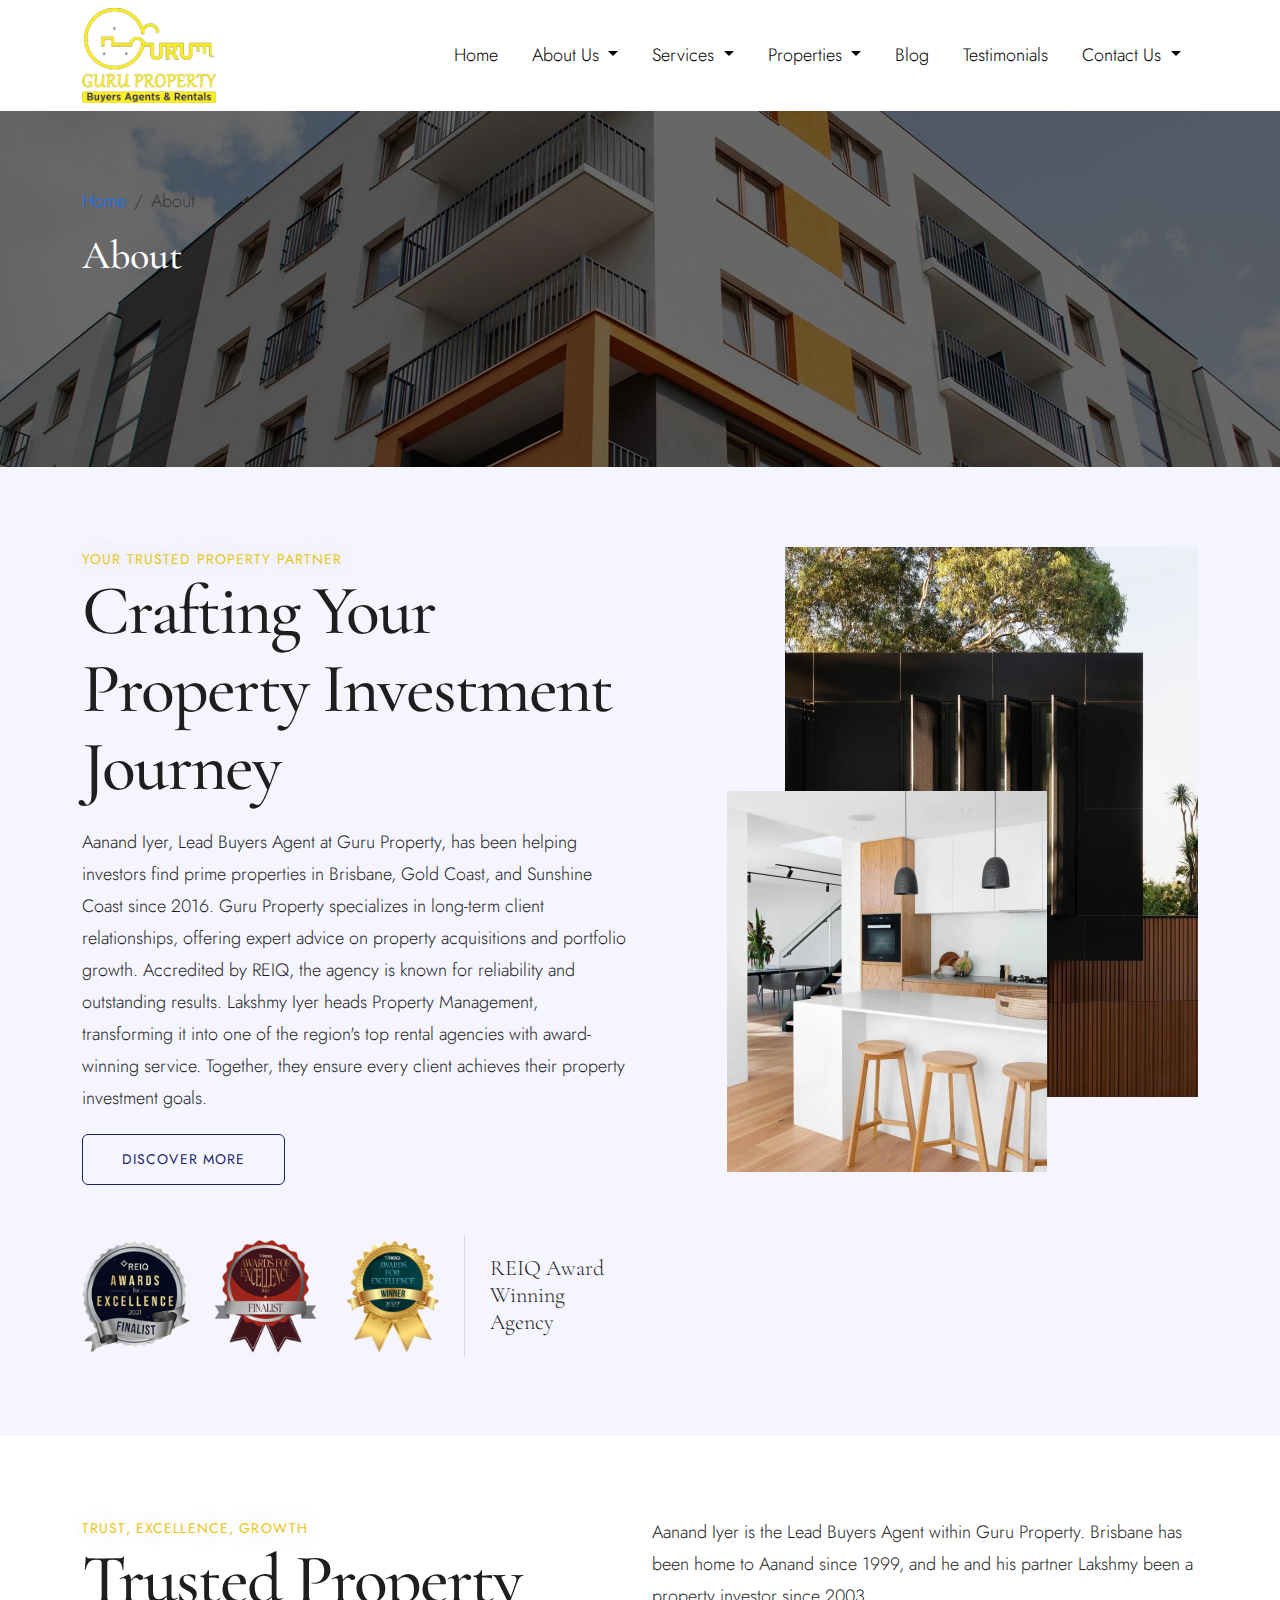
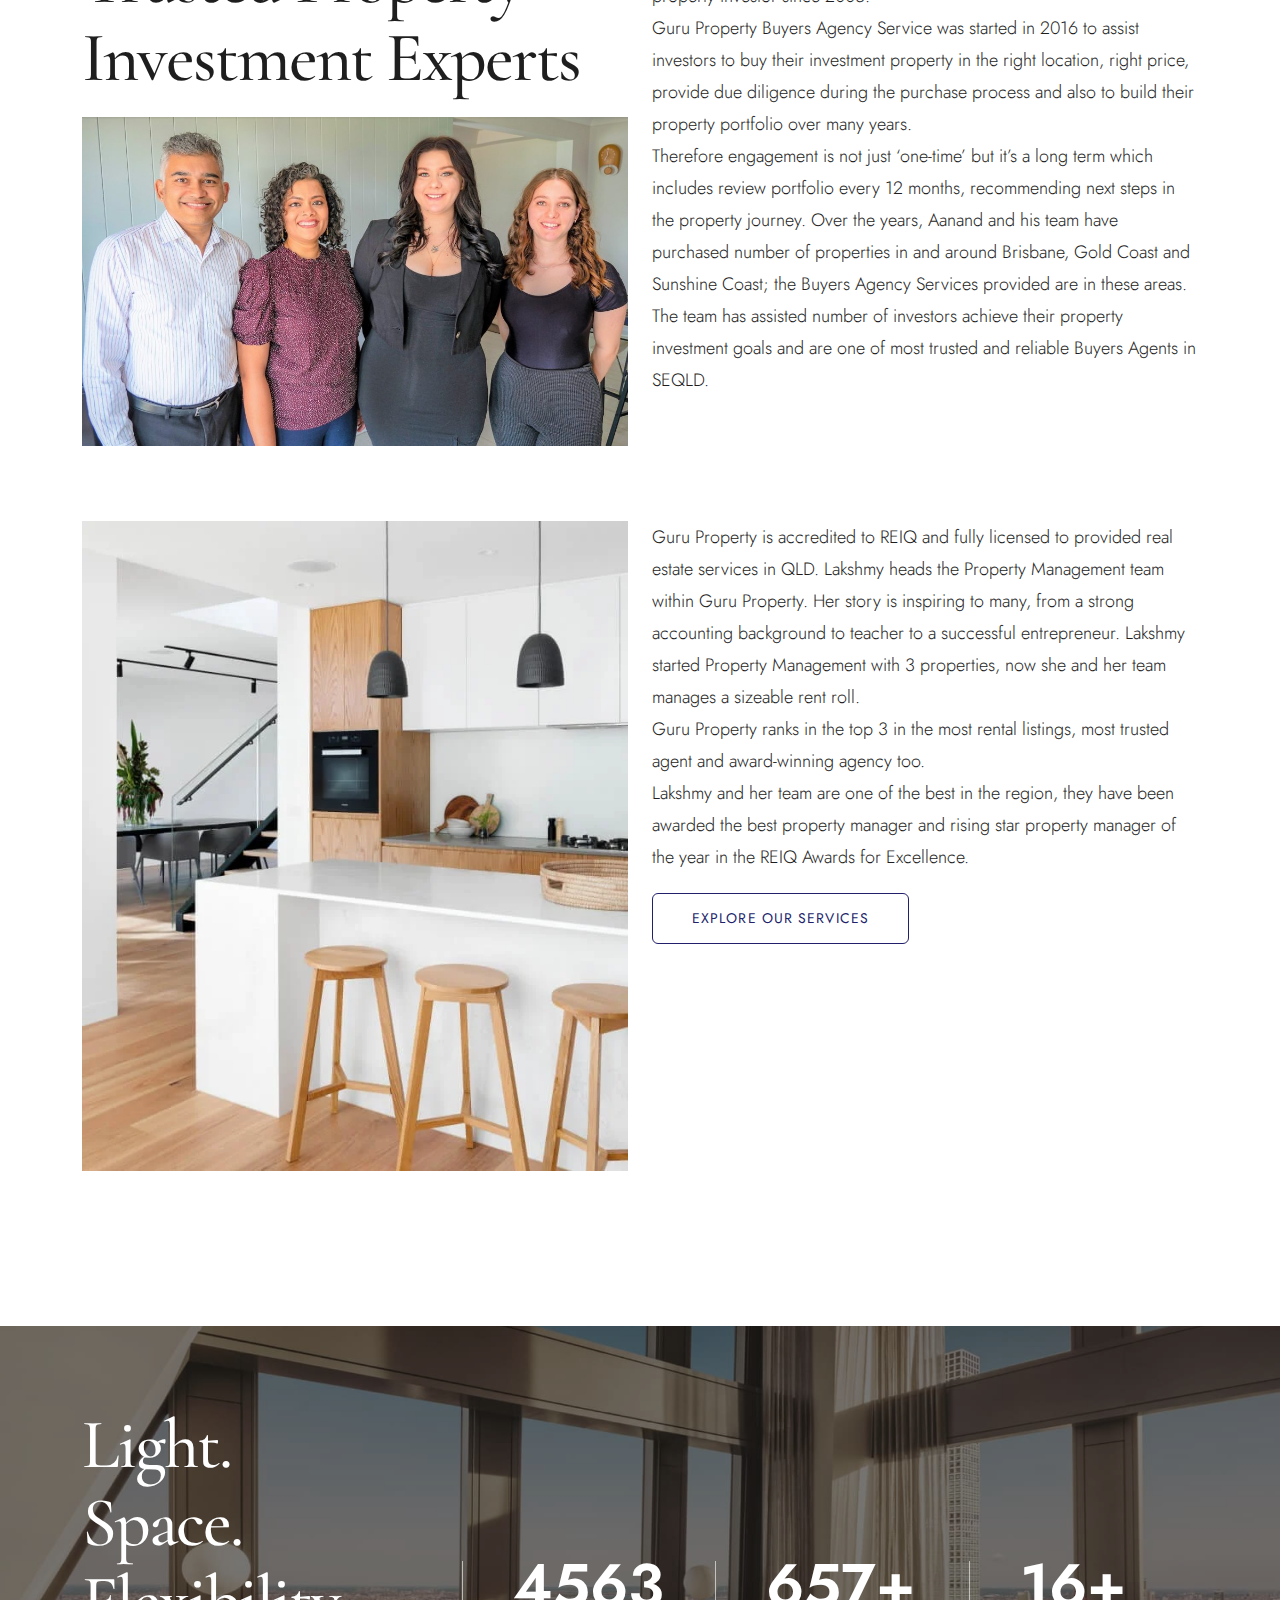
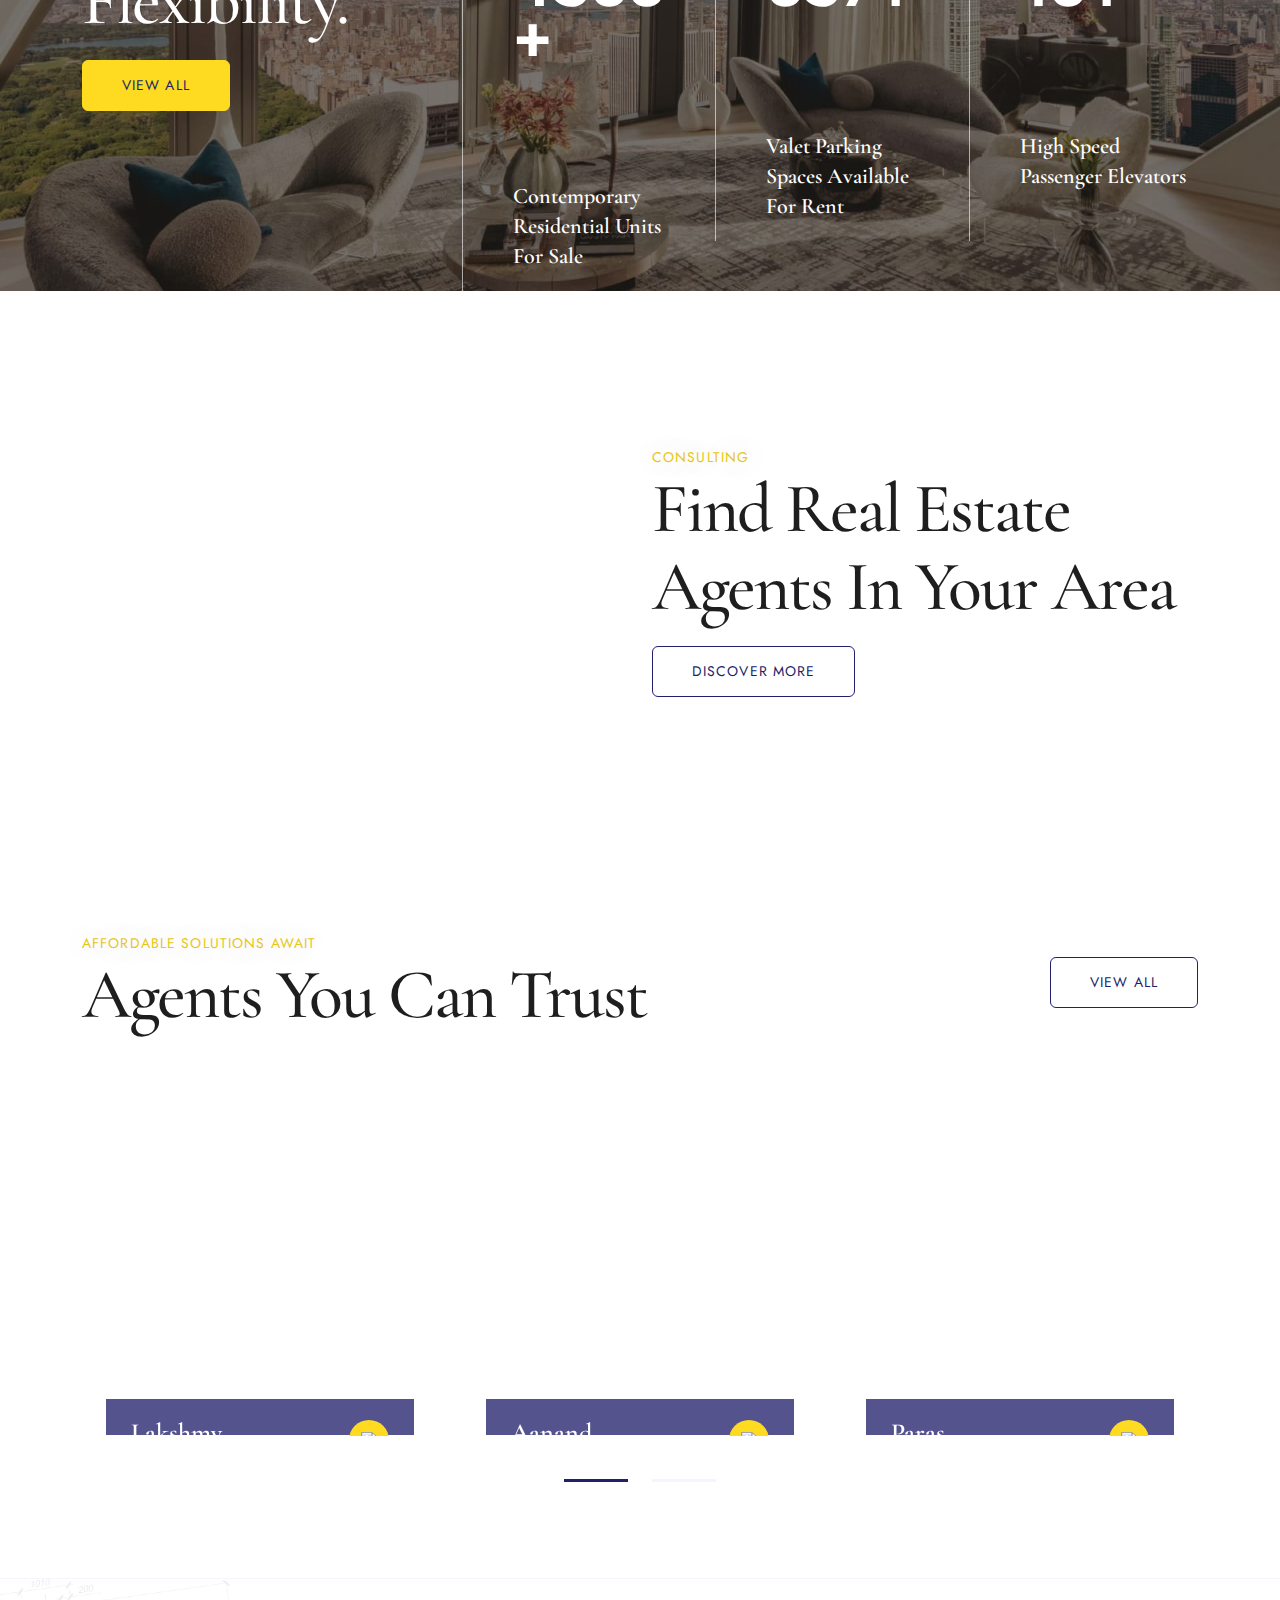
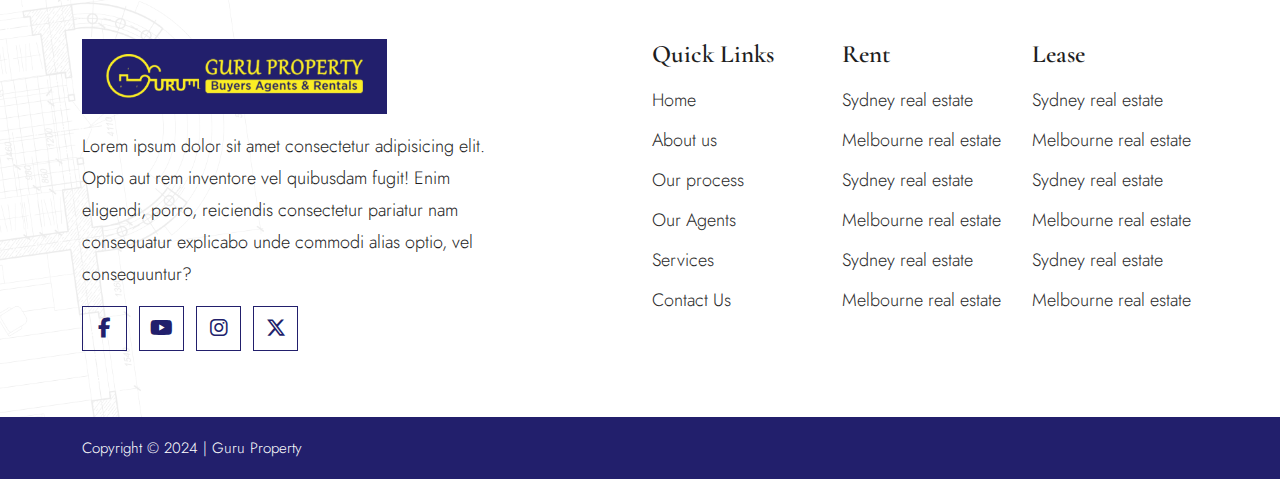
==== commit 52380d82: "ui changes" ====
--- a/about.html
+++ b/about.html
@@ -106,6 +106,28 @@
       </div>
     </div>
   </header>
+  <section class="asb19__inner-banner">
+    <div class="asb19__bgImg overlay">
+      <img src="./assets/images/inner-banner.jpg" alt="...">
+    </div>
+    <div class="asb19__inner-banner--wrap">
+      <div class="container">
+        <div class="col-lg-12">
+          <div class="asb19__inner-banner--content text-white">
+            <nav class="asb19__inner-banner--breadcrumb" aria-label="breadcrumb">
+              <ol class="breadcrumb">
+                <li class="breadcrumb-item"><a href="#">Home</a></li>
+                <li class="breadcrumb-item active" aria-current="page">About</li>
+              </ol>
+            </nav>
+            <div class="asb19__inner-banner--heading">
+              <h1>About</h1>
+            </div>
+          </div>
+        </div>
+      </div>
+    </div>
+  </section>
   <section class="asb19__about asb19__py">
     <div class="container">
       <div class="row">
@@ -140,6 +162,78 @@
               <img src="./assets/images/about-img-right-826x1100.webp" alt="...">
             </div>
           </div>
+        </div>
+      </div>
+    </div>
+  </section>
+  <section class="asb19-inner__about asb19__py">
+    <div class="container">
+      <div class="row">
+        <div class="col-lg-12">
+          <div class="asb19-inner__about--wrap">
+            <div class="row">
+              <div class="col-lg-6">
+                <div class="asb19__main--widget">
+                  <div class="asb19__heading">
+                    <h6>Trust, Excellence, Growth</h6>
+                    <h3>Trusted Property Investment Experts</h3>
+                  </div>
+                  <div class="asb19__image--widget">
+                    <img src="./assets/images/gurupropertygroup-1024x618.jpg" alt="...">
+                  </div>
+                  
+                </div>
+              </div>
+              <div class="col-lg-6">
+                <div class="asb19__content">
+                  <p>Aanand Iyer is the Lead Buyers Agent within Guru Property. Brisbane has been home to Aanand since 1999, and he and his partner Lakshmy been a property investor since 2003.</p>
+                  <p>Guru Property Buyers Agency Service was started in 2016 to assist investors to buy their investment property in the right location, right price, provide due diligence during the purchase process and also to build their property portfolio over many years.</p>
+                  <p>Therefore engagement is not just ‘one-time’ but it’s a long term which includes review portfolio every 12 months, recommending next steps in the property journey. Over the years, Aanand and his team have purchased number of properties in and around Brisbane, Gold Coast and Sunshine Coast; the Buyers Agency Services provided are in these areas. The team has assisted number of investors achieve their property investment goals and are one of most trusted and reliable Buyers Agents in SEQLD.</p>
+                </div>
+              </div>
+            </div>
+            <div class="row">
+              <div class="col-lg-6">
+                <div class="asb19__image--widget">
+                  <img src="./assets/images/about-img-left-640x742.webp" alt="...">
+                </div>
+              </div>
+              <div class="col-lg-6">
+                <div class="asb19__main--widget">
+                  <div class="asb19__content">
+                    <p>Guru Property is accredited to REIQ and fully licensed to provided real estate services in QLD. Lakshmy heads the Property Management team within Guru Property. Her story is inspiring to many, from a strong accounting background to teacher to a successful entrepreneur. Lakshmy started Property Management with 3 properties, now she and her team manages a sizeable rent roll.</p>
+                    <p>Guru Property ranks in the top 3 in the most rental listings, most trusted agent and award-winning agency too.</p>
+                    <p>Lakshmy and her team are one of the best in the region, they have been awarded the best property manager and rising star property manager of the year in the REIQ Awards for Excellence.</p>
+                  </div>
+                  <div class="asb19__btn--wrap">
+                    <a href="javascript:void(0)" class="asb19__btn">
+                      Explore Our Services
+                    </a>
+                  </div>
+                </div>
+              </div>
+              
+            </div>
+          </div>
+          <!-- <div class="asb19__main--widget">
+            <div class="asb19__heading">
+              <h6>Trust, Excellence, Growth</h6>
+              <h3>Trusted Property Investment Experts</h3>
+            </div>
+            <div class="asb19__content">
+              <p>Aanand Iyer is the Lead Buyers Agent within Guru Property. Brisbane has been home to Aanand since 1999, and he and his partner Lakshmy been a property investor since 2003.</p>
+              <p>Guru Property Buyers Agency Service was started in 2016 to assist investors to buy their investment property in the right location, right price, provide due diligence during the purchase process and also to build their property portfolio over many years.</p>
+              <p>Therefore engagement is not just ‘one-time’ but it’s a long term which includes review portfolio every 12 months, recommending next steps in the property journey. Over the years, Aanand and his team have purchased number of properties in and around Brisbane, Gold Coast and Sunshine Coast; the Buyers Agency Services provided are in these areas. The team has assisted number of investors achieve their property investment goals and are one of most trusted and reliable Buyers Agents in SEQLD.</p>
+              <p>Guru Property is accredited to REIQ and fully licensed to provided real estate services in QLD. Lakshmy heads the Property Management team within Guru Property. Her story is inspiring to many, from a strong accounting background to teacher to a successful entrepreneur. Lakshmy started Property Management with 3 properties, now she and her team manages a sizeable rent roll.</p>
+              <p>Guru Property ranks in the top 3 in the most rental listings, most trusted agent and award-winning agency too.</p>
+              <p>Lakshmy and her team are one of the best in the region, they have been awarded the best property manager and rising star property manager of the year in the REIQ Awards for Excellence.</p>
+            </div>
+            <div class="asb19__btn--wrap">
+              <a href="javascript:void(0)" class="asb19__btn">
+                Explore Our Services
+              </a>
+            </div>
+          </div> -->
         </div>
       </div>
     </div>
@@ -422,78 +516,7 @@
       </div>
     </div>
   </section>
-  <section class="asb19-inner__about asb19__py">
-    <div class="container">
-      <div class="row">
-        <div class="col-lg-12">
-          <div class="asb19-inner__about--wrap">
-            <div class="row">
-              <div class="col-lg-6">
-                <div class="asb19__main--widget">
-                  <div class="asb19__heading">
-                    <h6>Trust, Excellence, Growth</h6>
-                    <h3>Trusted Property Investment Experts</h3>
-                  </div>
-                  <div class="asb19__image--widget">
-                    <img src="./assets/images/gurupropertygroup-1024x618.jpg" alt="...">
-                  </div>
-                  
-                </div>
-              </div>
-              <div class="col-lg-6">
-                <div class="asb19__content">
-                  <p>Aanand Iyer is the Lead Buyers Agent within Guru Property. Brisbane has been home to Aanand since 1999, and he and his partner Lakshmy been a property investor since 2003.</p>
-                  <p>Guru Property Buyers Agency Service was started in 2016 to assist investors to buy their investment property in the right location, right price, provide due diligence during the purchase process and also to build their property portfolio over many years.</p>
-                  <p>Therefore engagement is not just ‘one-time’ but it’s a long term which includes review portfolio every 12 months, recommending next steps in the property journey. Over the years, Aanand and his team have purchased number of properties in and around Brisbane, Gold Coast and Sunshine Coast; the Buyers Agency Services provided are in these areas. The team has assisted number of investors achieve their property investment goals and are one of most trusted and reliable Buyers Agents in SEQLD.</p>
-                </div>
-              </div>
-            </div>
-            <div class="row">
-              <div class="col-lg-6">
-                <div class="asb19__image--widget">
-                  <img src="./assets/images/about-img-left-640x742.webp" alt="...">
-                </div>
-              </div>
-              <div class="col-lg-6">
-                <div class="asb19__main--widget">
-                  <div class="asb19__content">
-                    <p>Guru Property is accredited to REIQ and fully licensed to provided real estate services in QLD. Lakshmy heads the Property Management team within Guru Property. Her story is inspiring to many, from a strong accounting background to teacher to a successful entrepreneur. Lakshmy started Property Management with 3 properties, now she and her team manages a sizeable rent roll.</p>
-                    <p>Guru Property ranks in the top 3 in the most rental listings, most trusted agent and award-winning agency too.</p>
-                    <p>Lakshmy and her team are one of the best in the region, they have been awarded the best property manager and rising star property manager of the year in the REIQ Awards for Excellence.</p>
-                  </div>
-                  <div class="asb19__btn--wrap">
-                    <a href="javascript:void(0)" class="asb19__btn">
-                      Explore Our Services
-                    </a>
-                  </div>
-                </div>
-              </div>
-              
-            </div>
-          </div>
-          <!-- <div class="asb19__main--widget">
-            <div class="asb19__heading">
-              <h6>Trust, Excellence, Growth</h6>
-              <h3>Trusted Property Investment Experts</h3>
-            </div>
-            <div class="asb19__content">
-              <p>Aanand Iyer is the Lead Buyers Agent within Guru Property. Brisbane has been home to Aanand since 1999, and he and his partner Lakshmy been a property investor since 2003.</p>
-              <p>Guru Property Buyers Agency Service was started in 2016 to assist investors to buy their investment property in the right location, right price, provide due diligence during the purchase process and also to build their property portfolio over many years.</p>
-              <p>Therefore engagement is not just ‘one-time’ but it’s a long term which includes review portfolio every 12 months, recommending next steps in the property journey. Over the years, Aanand and his team have purchased number of properties in and around Brisbane, Gold Coast and Sunshine Coast; the Buyers Agency Services provided are in these areas. The team has assisted number of investors achieve their property investment goals and are one of most trusted and reliable Buyers Agents in SEQLD.</p>
-              <p>Guru Property is accredited to REIQ and fully licensed to provided real estate services in QLD. Lakshmy heads the Property Management team within Guru Property. Her story is inspiring to many, from a strong accounting background to teacher to a successful entrepreneur. Lakshmy started Property Management with 3 properties, now she and her team manages a sizeable rent roll.</p>
-              <p>Guru Property ranks in the top 3 in the most rental listings, most trusted agent and award-winning agency too.</p>
-              <p>Lakshmy and her team are one of the best in the region, they have been awarded the best property manager and rising star property manager of the year in the REIQ Awards for Excellence.</p>
-            </div>
-            <div class="asb19__btn--wrap">
-              <a href="javascript:void(0)" class="asb19__btn">
-                Explore Our Services
-              </a>
-            </div>
-          </div> -->
-        </div>
-      </div>
-    </div>
-  </section>
+
   <footer class="asb19__footer">
     <!-- <div class="asb19__footer--top">
       <div class="container">
--- a/assets/css/custom.css
+++ b/assets/css/custom.css
@@ -1107,6 +1107,43 @@
 /** ----------------------------
 *      Section: Agents End
 **  --------------------------*/
+.asb19__testimonial--info {
+  display: flex;
+  align-items: center;
+  gap: 16px;
+  justify-content: flex-start;
+}
+.asb19__testimonial--details h6 {
+  font-size: 20px;
+  font-weight: 600;
+  margin-bottom: 4px;
+}
+.asb19__testimonial--details span {
+  margin-bottom: 0;
+  display: block;
+  color: #474747;
+  font-size: 16px;
+}
+.asb19__testimonial--client {
+  display: flex;
+  justify-content: space-between;
+  align-items: center;
+}
+
+.asb19__testimonial--review span {
+  display: inline-block;
+  color: var(--clr-yellow);
+}
+.asb19__testimonial--desc {
+  margin: 12px 0 20px;
+}
+.asb19__testimonial--wrap .swiper-wrapper {
+  padding-bottom: 50px;
+}
+.asb19__testimonial--wrap {
+  padding-top: 50px;
+}
+
 /** ----------------------------
 *      Section: Footer Start
 **  --------------------------*/
@@ -1194,4 +1231,19 @@
 /** ----------------------------
 *      Section: Footer End
 **  --------------------------*/
-/** =+=+=+=+=+=+=+=+=+=+=+=+=+=+=+=+=+=+=+=+=+ HOMEPAGE END =+=+=+=+=+=+=+=+=+=+=+=+=+=+=+=+=+=+=+=+=+ */+/** =+=+=+=+=+=+=+=+=+=+=+=+=+=+=+=+=+=+=+=+=+ HOMEPAGE END =+=+=+=+=+=+=+=+=+=+=+=+=+=+=+=+=+=+=+=+=+ */
+
+.asb19__inner-banner .asb19__bgImg {
+  position: relative;
+}
+.asb19__inner-banner .asb19__bgImg.overlay::before {background-color: rgb(27, 27, 27);
+  opacity: 0.1;
+}
+.asb19__inner-banner--wrap {
+  position: absolute;
+  width: 100%;
+  left: 0;
+  top: 50%;
+  transform: translateY(-50%);
+  z-index: 3;
+}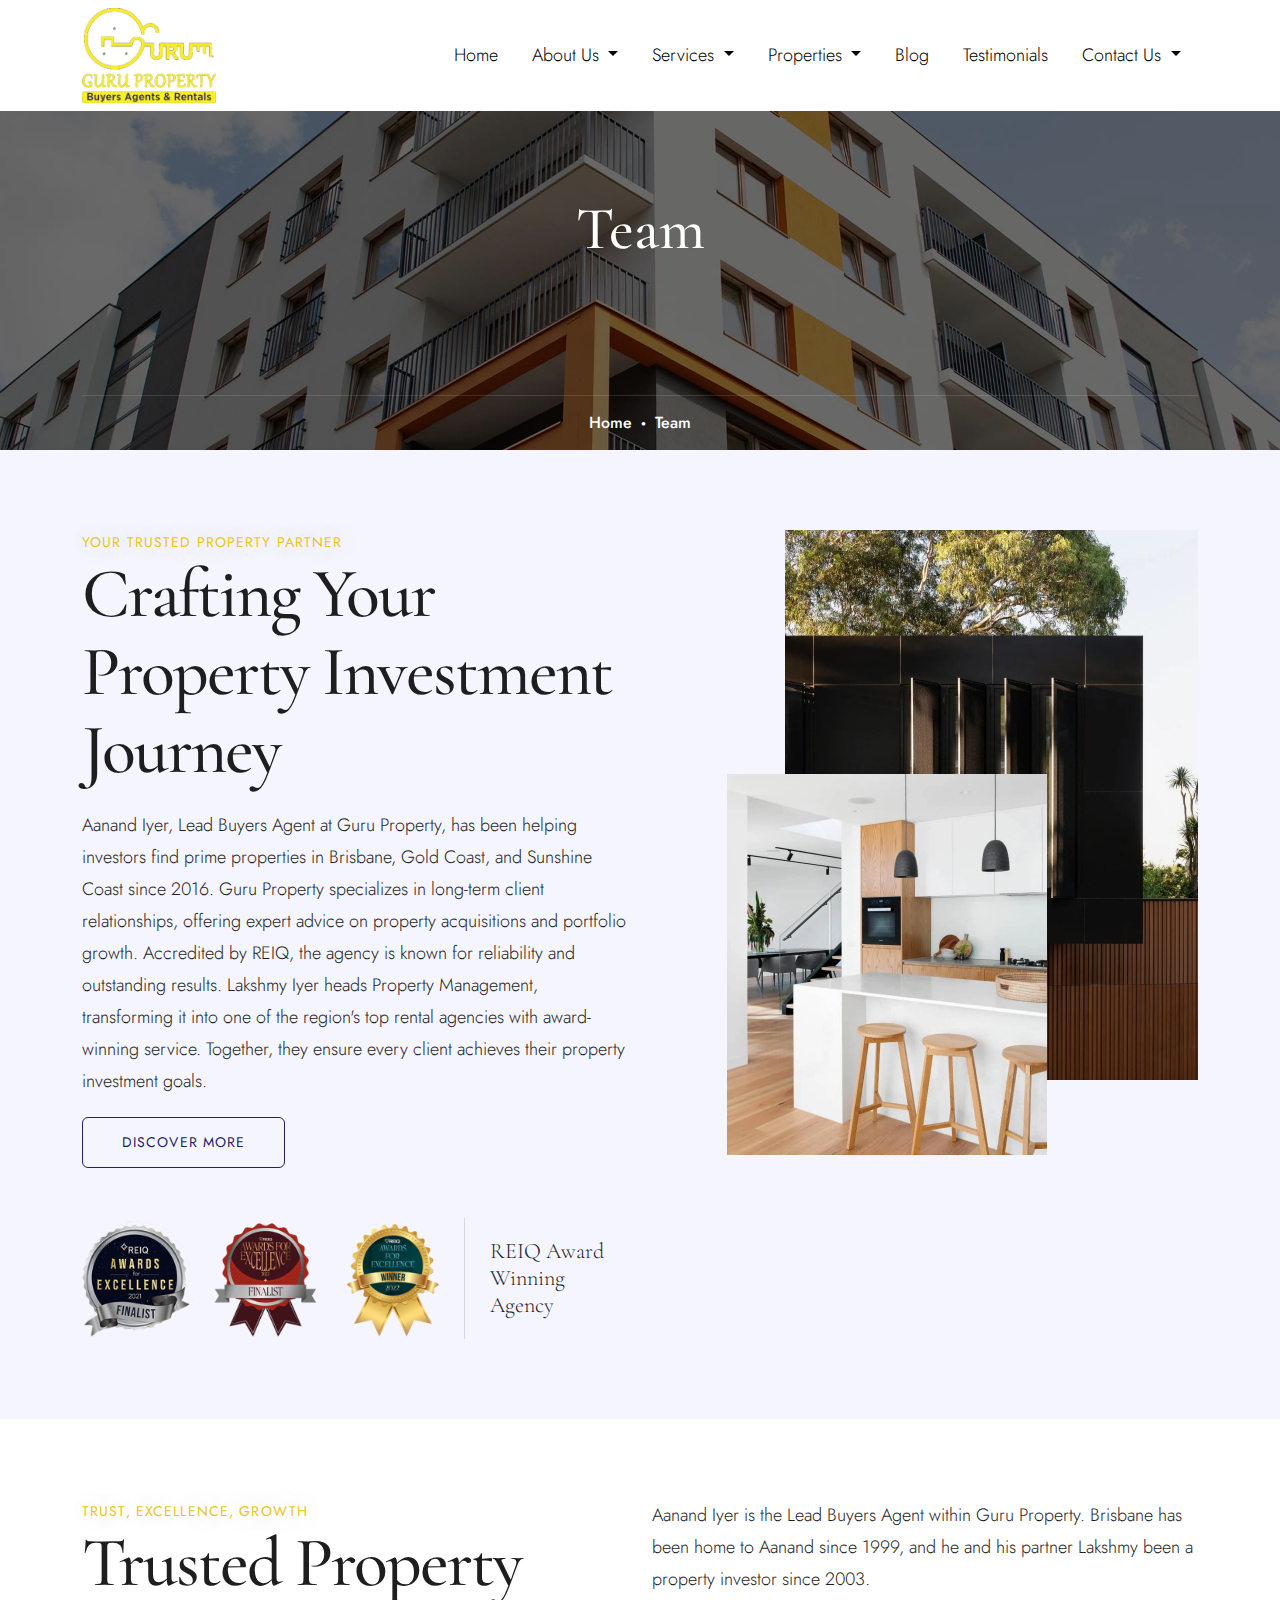
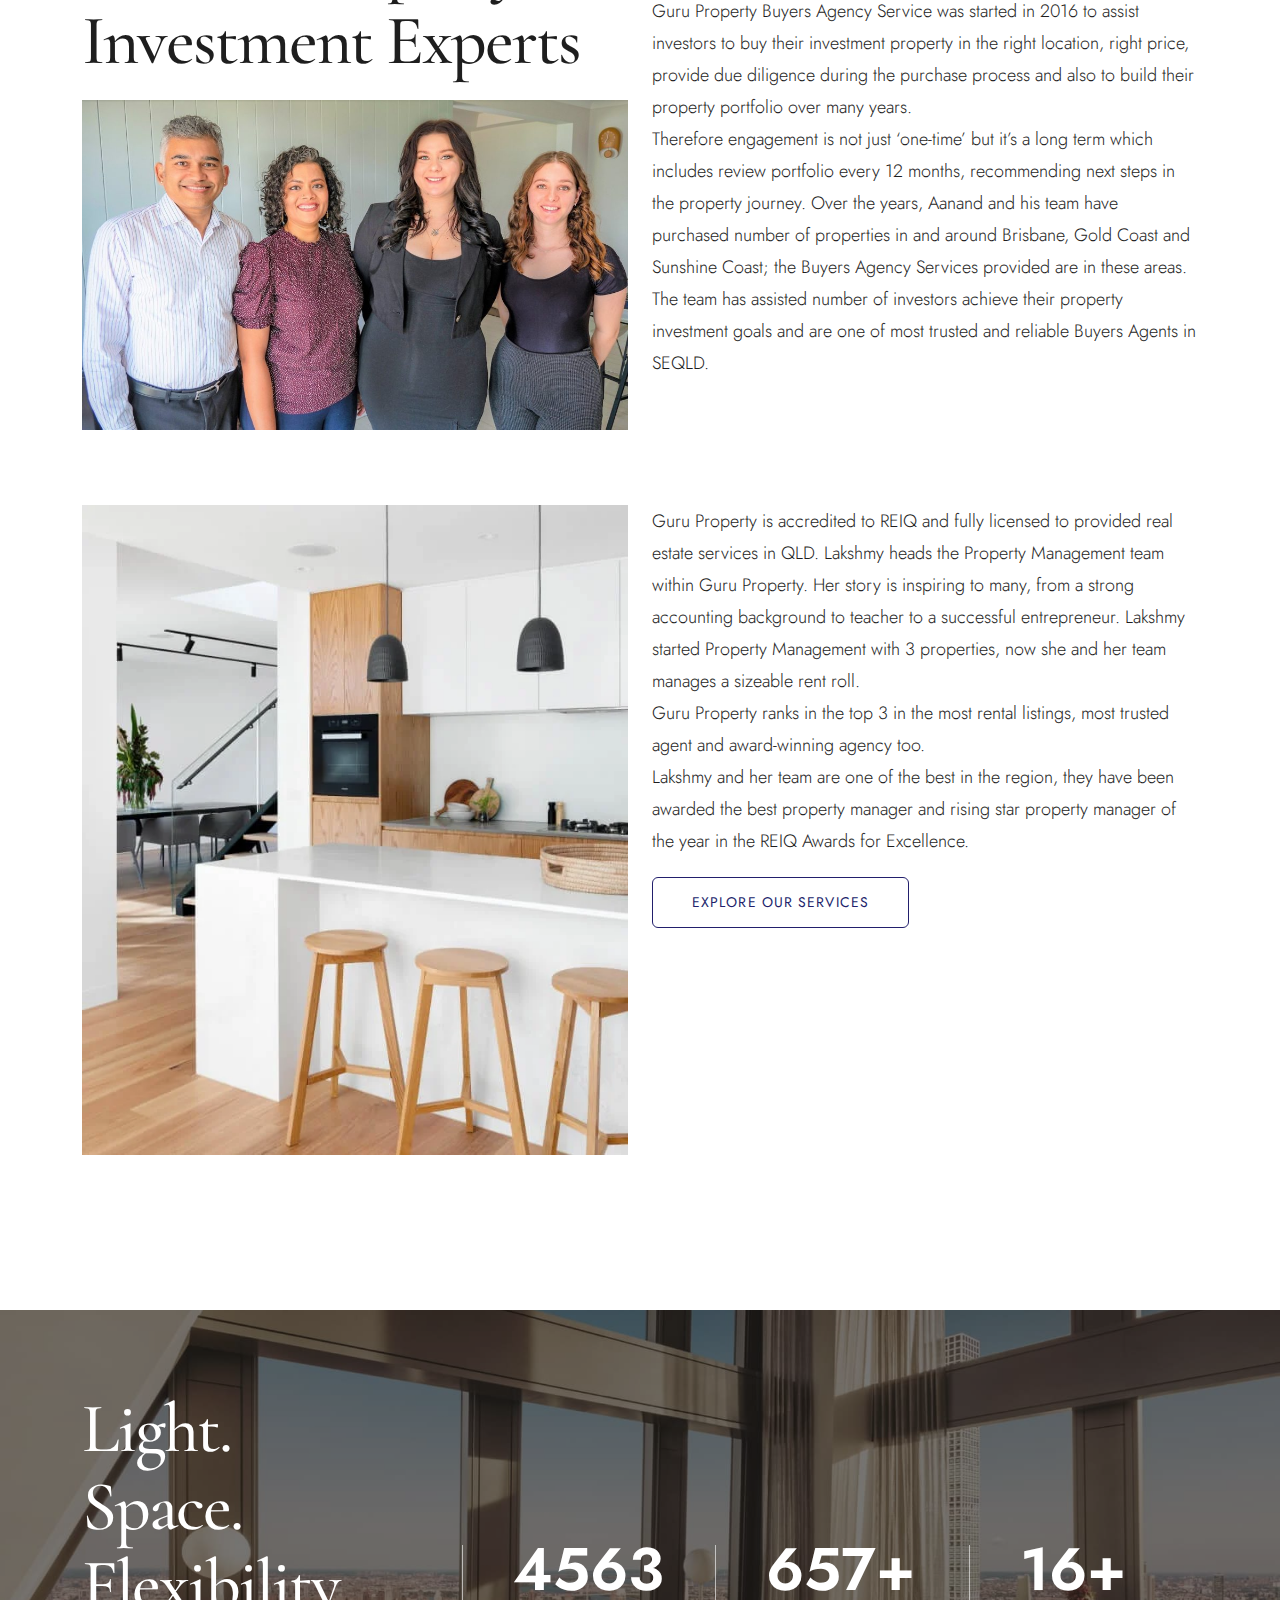
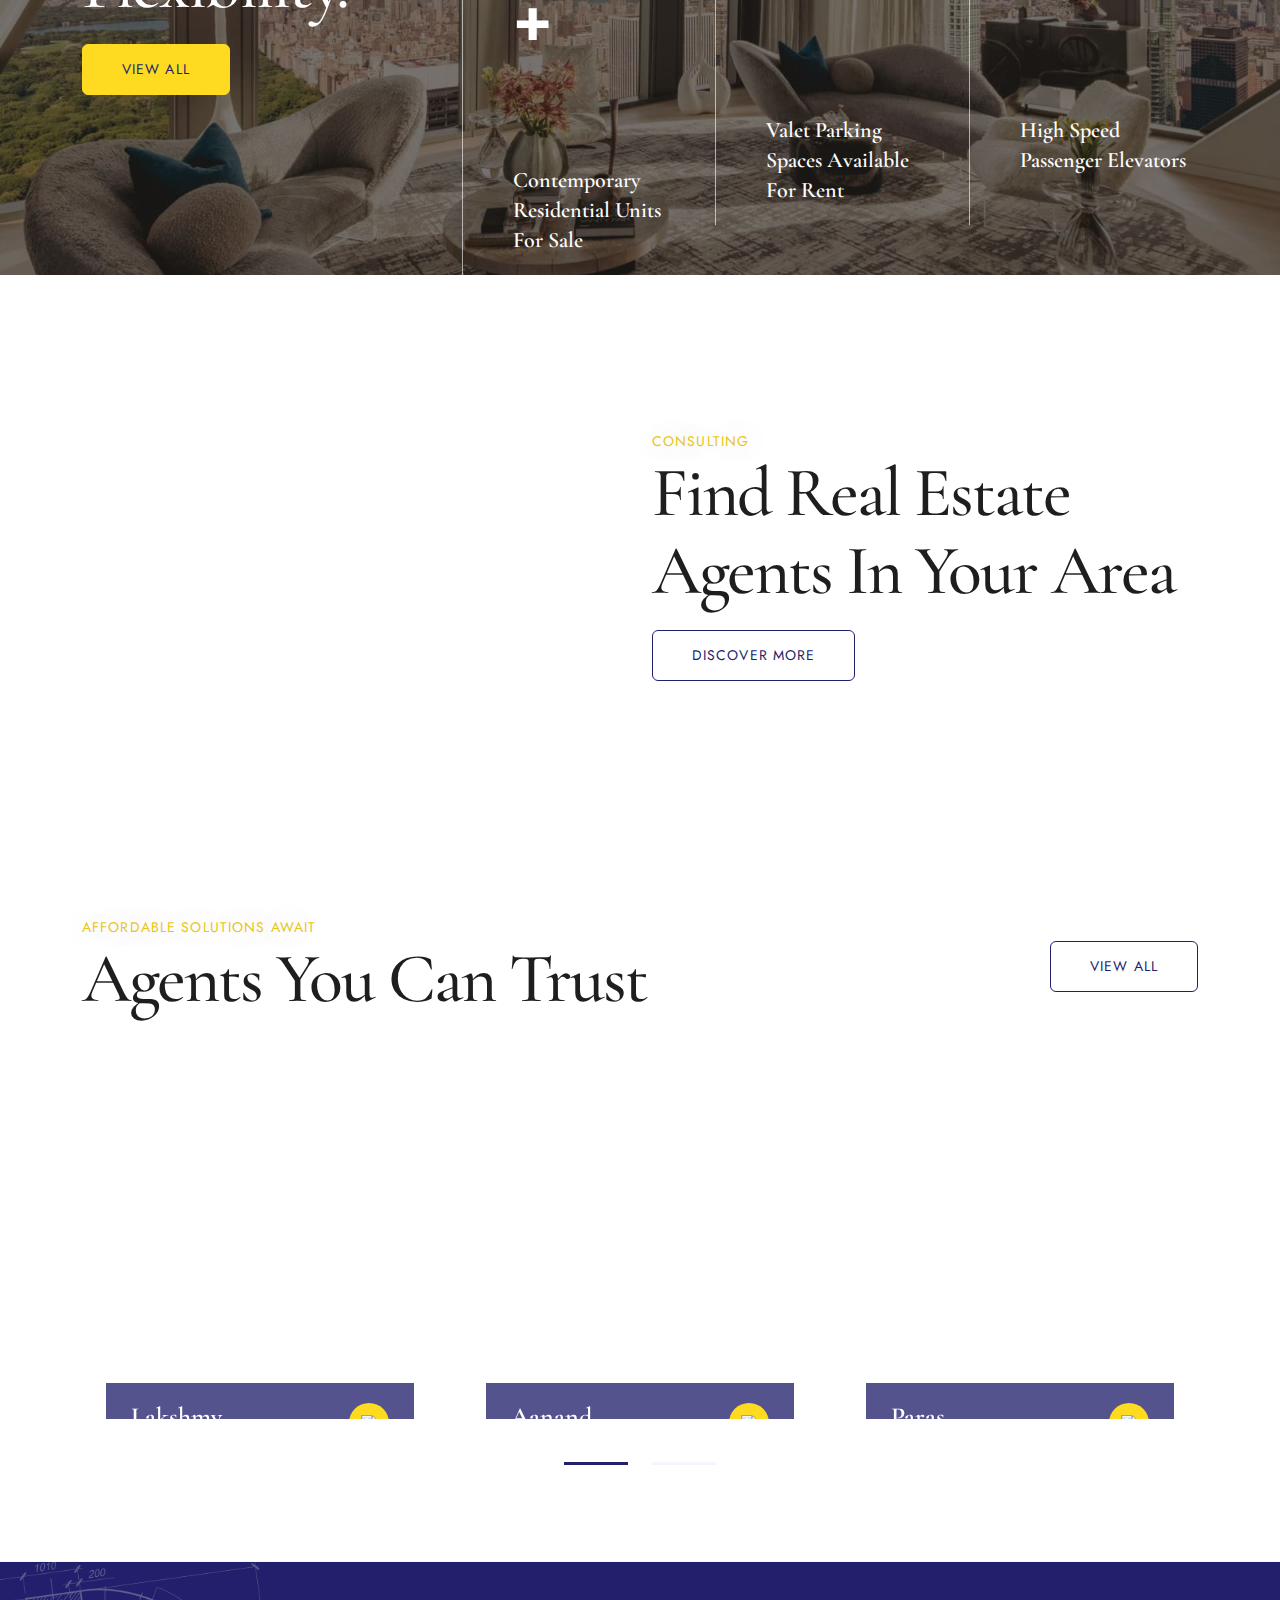
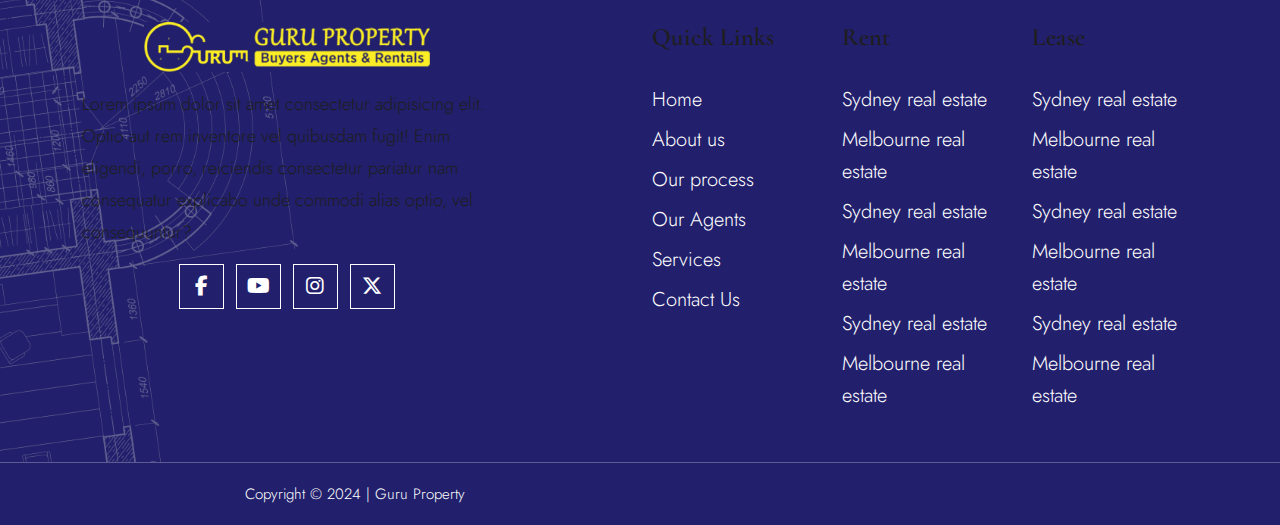
==== commit bfdd64ce: "updates" ====
--- a/about.html
+++ b/about.html
@@ -113,16 +113,15 @@
     <div class="asb19__inner-banner--wrap">
       <div class="container">
         <div class="col-lg-12">
-          <div class="asb19__inner-banner--content text-white">
-            <nav class="asb19__inner-banner--breadcrumb" aria-label="breadcrumb">
+          <div class="asb19__inner-banner--content text-white text-center">
+            <div class="asb19__inner-banner--heading">
+              <h1>Team</h1>
+            </div><nav class="asb19__inner-banner--breadcrumb" aria-label="breadcrumb">
               <ol class="breadcrumb">
                 <li class="breadcrumb-item"><a href="#">Home</a></li>
-                <li class="breadcrumb-item active" aria-current="page">About</li>
+                <li class="breadcrumb-item active" aria-current="page">Team</li>
               </ol>
             </nav>
-            <div class="asb19__inner-banner--heading">
-              <h1>About</h1>
-            </div>
           </div>
         </div>
       </div>
--- a/assets/css/custom.css
+++ b/assets/css/custom.css
@@ -512,7 +512,11 @@
 }
 .asb19__quick-nav--title h5 {
   font-size: 25px;
-  line-height: 40px;
+  line-height: 32px;
+  height: 64px;
+}
+.asb19__quick-nav--desc p {
+  min-height: 160px;
 }
 /** ----------------------------
 *   Section: Quick Nav End
@@ -1150,6 +1154,7 @@
 .asb19__footer {
   position: relative;
   z-index: 3;
+  background-color: var(--clr-accent);
 }
 .asb19__footer::before {
   position: absolute;
@@ -1166,6 +1171,7 @@
 .asb19__footer--socials {
   display: flex;
   gap: 12px;
+  justify-content: center;
 }
 .asb19__footer--socials li a {
   display: inline-flex;
@@ -1173,25 +1179,25 @@
   height: 45px;
   justify-content: center;
   align-items: center;
-  border: 1px solid var(--clr-accent);
-  color: var(--clr-accent);
+  border: 1px solid var(--clr-white);
+  color: var(--clr-white);
   font-size: 20px;
 }
 .asb19__footer--top {
-  padding: 25px 0;
+  padding: 65px 0;
 }
 .asb19__footer--top .asb19__footer--nav {
   display: flex;
-  justify-content: flex-end;
+  justify-content: center;
   gap: 15px;
 }
 .asb19__footer--top .asb19__footer--nav li  {
   margin-top: 0;
 }
 .asb19__footer--nav li a {
-  color: #2b2b2b;
-  font-size: 18px;
-  line-height: 32px;
+  color: var(--clr-white);
+  font-size: 20px;
+  line-height: 32px
 }
 .asb19__footer--middle {
   /* margin-top: 20px; */
@@ -1211,13 +1217,15 @@
 .asb19__footer--bottom {
   background-color: var(--clr-accent);
   padding: 15px 0;
+  border-top: 1px solid #ffffff45;
 }
 .asb19__footer--logo img {
-  height: 45px;
+  height: 50px;
   object-fit: contain;
 }
 .asb19__footer--copy {
   color: var(--clr-white);
+  text-align: center;
 }
 .asb19__footer--copy p {
   font-size: 15px;
@@ -1225,8 +1233,13 @@
 }
 .asb19__footer--logo {
   background-color: var(--clr-accent);
-  padding: 15px 24px;
+  /* padding: 15px 24px; */
   width: fit-content;
+  margin: 0 auto;
+}
+
+.asb19__footer--widget > *:not(:last-child) {
+  margin-bottom: 32px;
 }
 /** ----------------------------
 *      Section: Footer End
@@ -1243,7 +1256,50 @@
   position: absolute;
   width: 100%;
   left: 0;
-  top: 50%;
-  transform: translateY(-50%);
-  z-index: 3;
-}+  bottom: 0;
+z-index: 3;
+display: flex;
+  align-items: center;
+}
+
+
+.breadcrumb {
+  justify-content: center;
+  margin-bottom: 0;
+}
+
+.breadcrumb-item {
+  font-size: 16px;
+  color: #fff;
+  font-weight: 500;
+}
+.breadcrumb-item.active {
+  color: var(--clr-white);
+}
+.breadcrumb-item a  {
+  color: #fff;
+}
+.breadcrumb-item + .breadcrumb-item::before {content: ".";
+  --bs-breadcrumb-divider-color: #fff;
+    font-size: 22px;
+    line-height: 12px;
+    font-weight: 600;
+}
+.asb19__inner-banner--content {
+  /*! height: 100%; */
+  display: flex;
+  flex-direction: column;
+  align-items: center;
+  justify-content: flex-end;
+  gap: 130px;
+}
+.asb19__inner-banner--breadcrumb {
+  width: 100%;
+  border-top: 1px solid #ffffff1f;
+  padding: 15px 0;
+}
+.asb19__inner-banner--heading h1 {
+  font-size: 60px;
+  font-weight: 500;
+}
+.asb19__inner-banner .asb19__bgImg img {height: 450px;}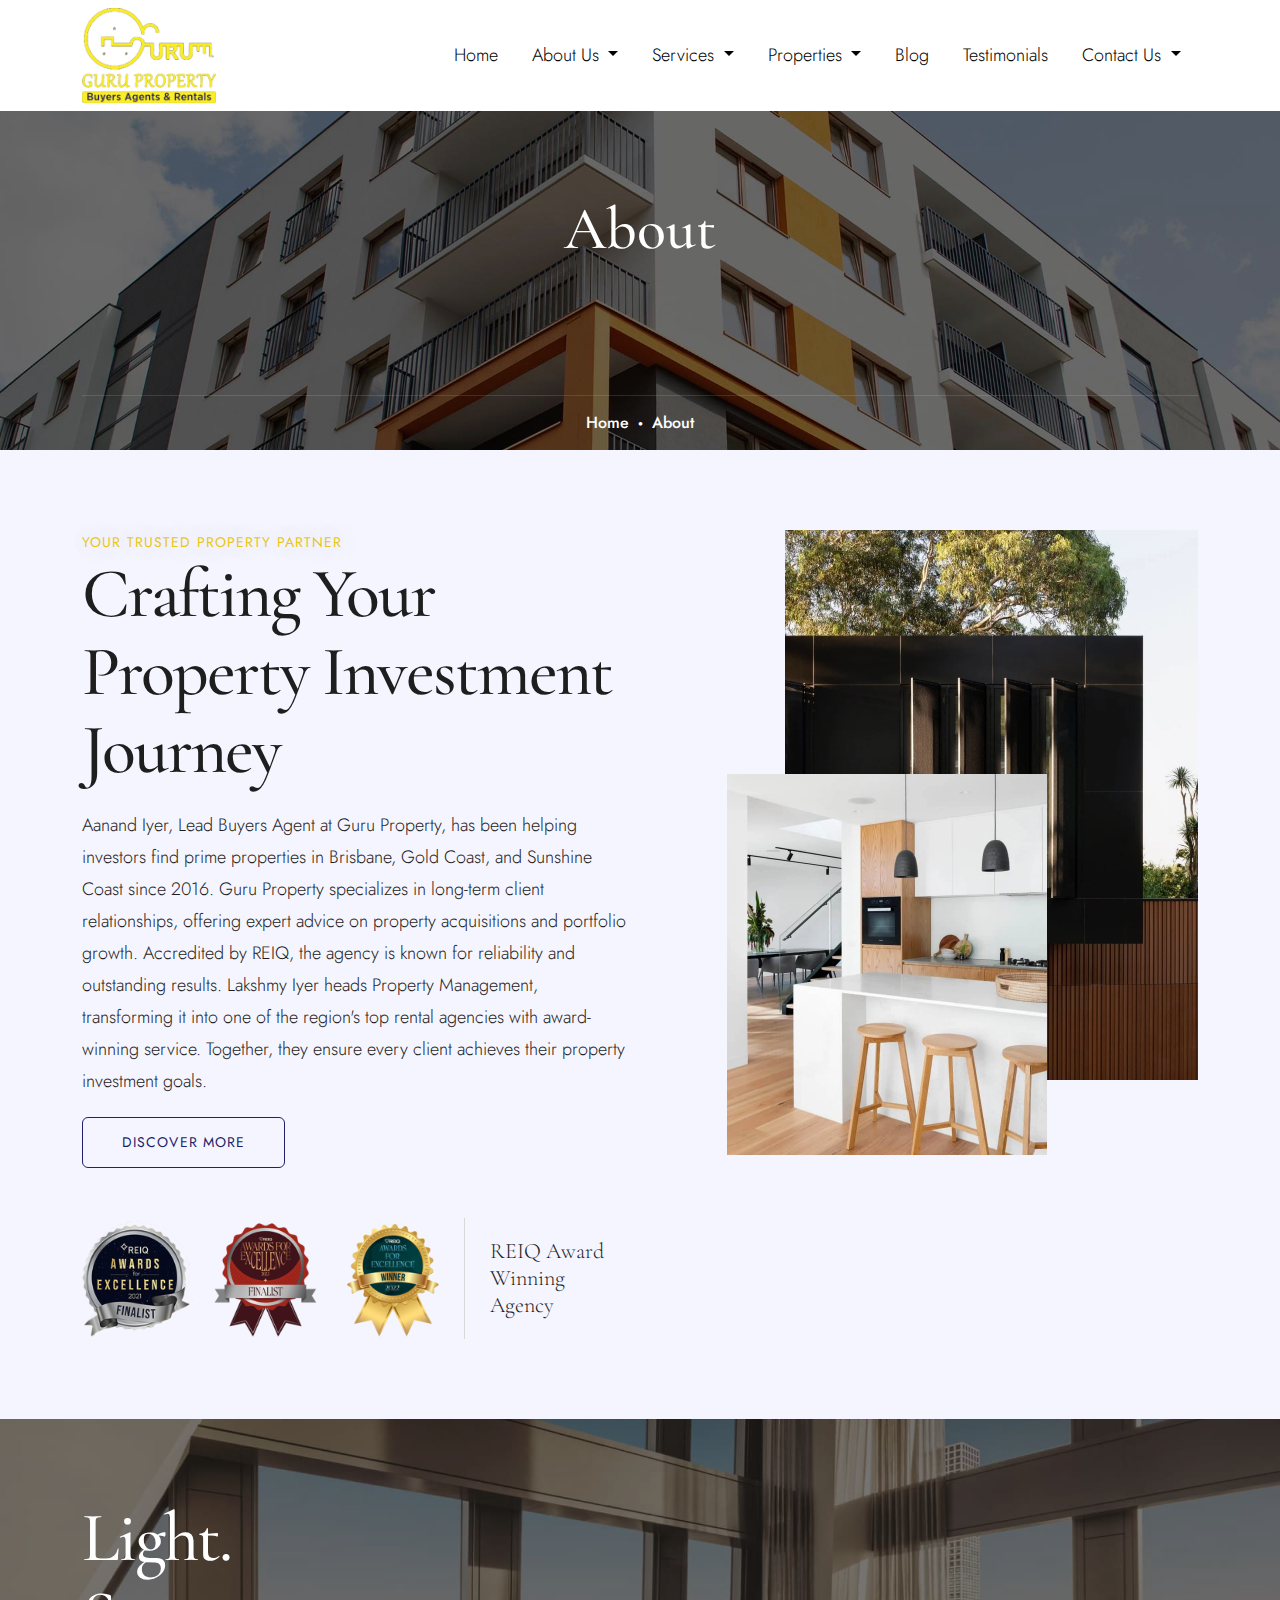
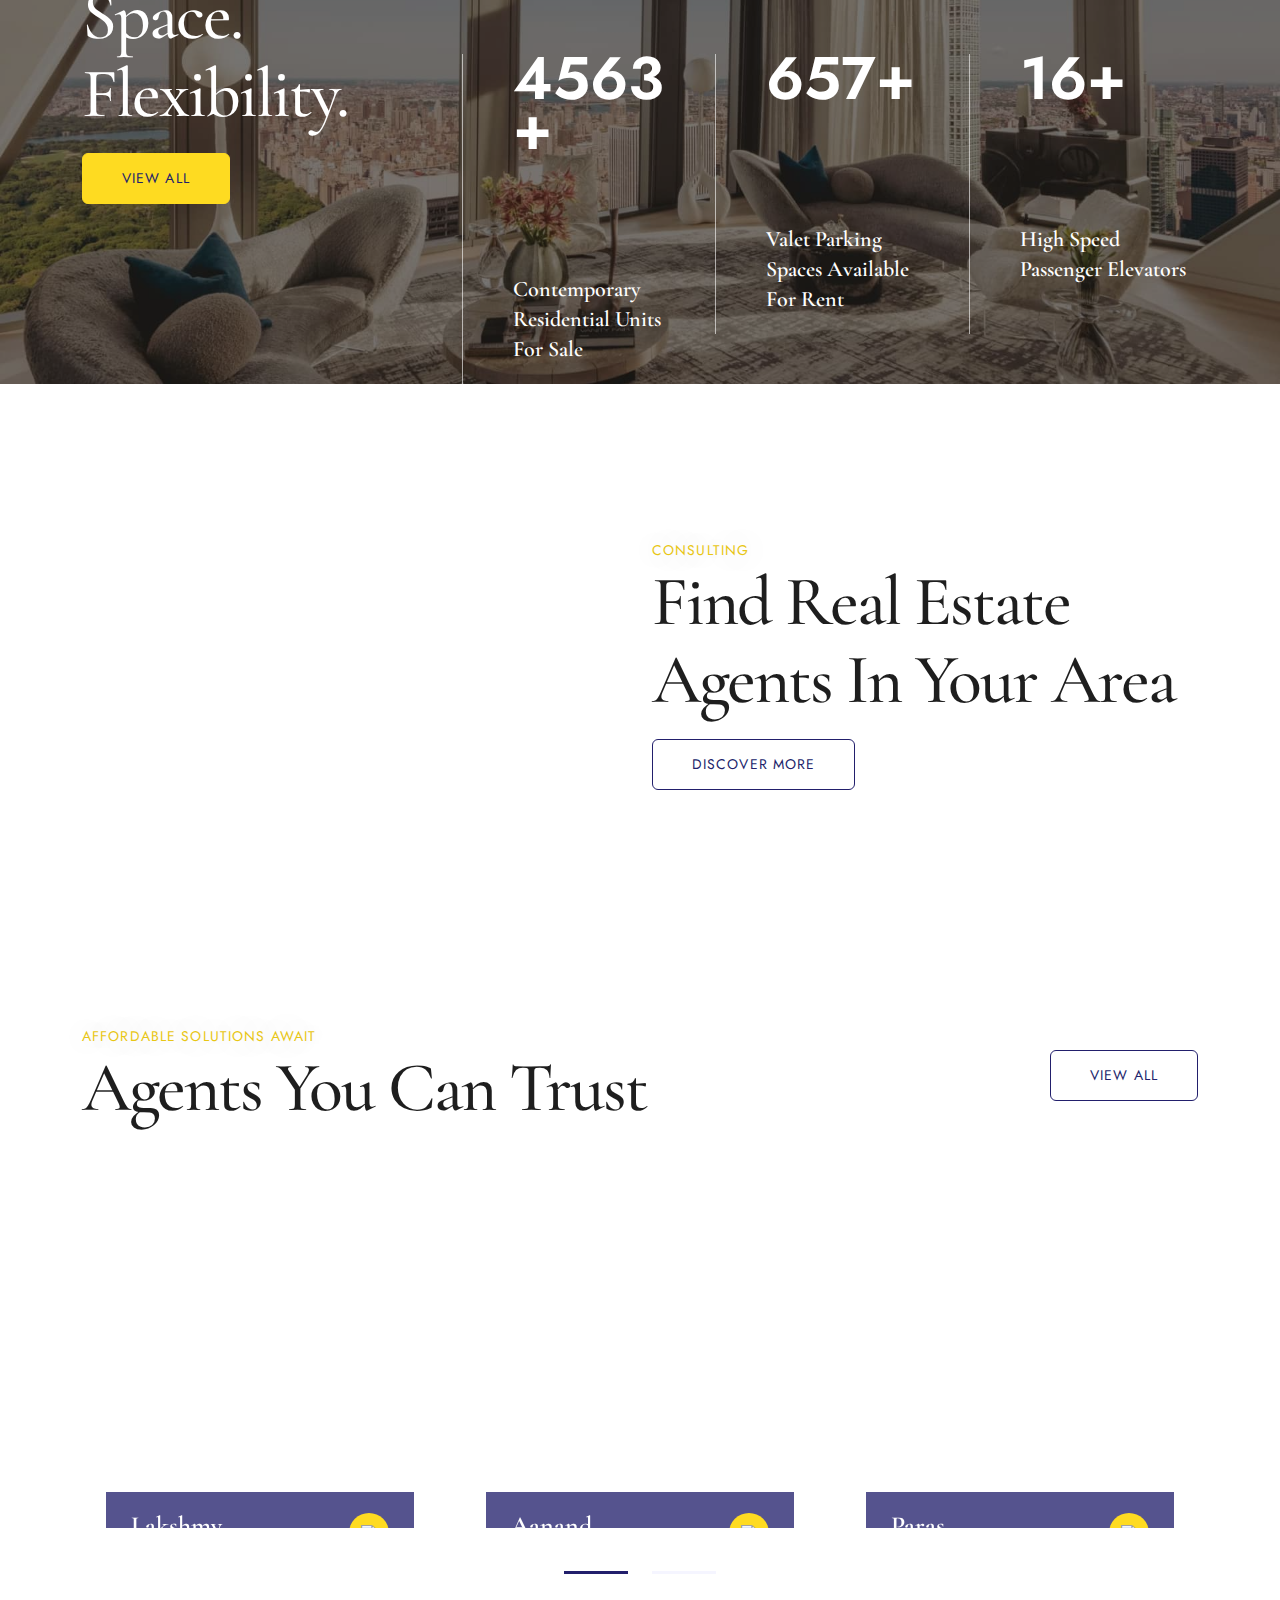
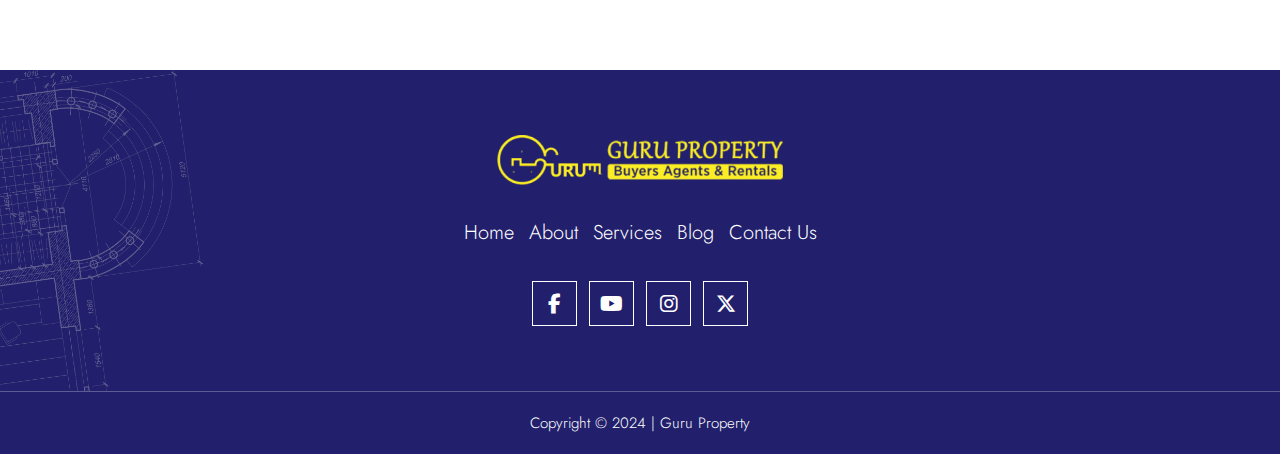
==== commit 7f00239d: "about page" ====
--- a/about.html
+++ b/about.html
@@ -115,11 +115,11 @@
         <div class="col-lg-12">
           <div class="asb19__inner-banner--content text-white text-center">
             <div class="asb19__inner-banner--heading">
-              <h1>Team</h1>
+              <h1>About</h1>
             </div><nav class="asb19__inner-banner--breadcrumb" aria-label="breadcrumb">
               <ol class="breadcrumb">
                 <li class="breadcrumb-item"><a href="#">Home</a></li>
-                <li class="breadcrumb-item active" aria-current="page">Team</li>
+                <li class="breadcrumb-item active" aria-current="page">About</li>
               </ol>
             </nav>
           </div>
@@ -165,7 +165,7 @@
       </div>
     </div>
   </section>
-  <section class="asb19-inner__about asb19__py">
+  <!-- <section class="asb19-inner__about asb19__py">
     <div class="container">
       <div class="row">
         <div class="col-lg-12">
@@ -214,7 +214,7 @@
               
             </div>
           </div>
-          <!-- <div class="asb19__main--widget">
+          <div class="asb19__main--widget">
             <div class="asb19__heading">
               <h6>Trust, Excellence, Growth</h6>
               <h3>Trusted Property Investment Experts</h3>
@@ -232,11 +232,11 @@
                 Explore Our Services
               </a>
             </div>
-          </div> -->
-        </div>
-      </div>
-    </div>
-  </section>
+          </div> 
+        </div>
+      </div>
+    </div>
+  </section> -->
   <section class="asb19__inner-counter asb19__py asb19__bg--colored asb19__bg--blue pb-0">
     <div class="asb19__bgImg overlay">
       <img src="./assets/images/counter-bg.jpg" alt="...">
@@ -517,11 +517,31 @@
   </section>
 
   <footer class="asb19__footer">
-    <!-- <div class="asb19__footer--top">
+    <div class="asb19__footer--top">
       <div class="container">
         <div class="row align-items-center">
-          <div class="col-lg-6">
+          <div class="col-lg-12">
             <div class="asb19__footer--widget">
+              <div class="asb19__footer--logo">
+                <img src="./assets/images/logo-footer.png" alt="...">
+              </div>
+              <ul class="asb19__footer--nav">
+                <li>
+                  <a href="javascript:void(0)">Home</a>
+                </li>
+                <li>
+                  <a href="javascript:void(0)">About</a>
+                </li>
+                <li>
+                  <a href="javascript:void(0)">Services</a>
+                </li>
+                <li>
+                  <a href="javascript:void(0)">Blog</a>
+                </li>
+                <li>
+                  <a href="javascript:void(0)">Contact Us</a>
+                </li>
+              </ul>
               <ul class="asb19__footer--socials">
                 <li>
                   <a href="javascript:void(0)"><i class="fa-brands fa-facebook-f"></i></a>
@@ -538,31 +558,10 @@
               </ul>
             </div>
           </div>
-          <div class="col-lg-6">
-            <div class="asb19__footer--widget">
-              <ul class="asb19__footer--nav">
-                <li>
-                  <a href="javascript:void(0)">Home</a>
-                </li>
-                <li>
-                  <a href="javascript:void(0)">About</a>
-                </li>
-                <li>
-                  <a href="javascript:void(0)">Services</a>
-                </li>
-                <li>
-                  <a href="javascript:void(0)">Blog</a>
-                </li>
-                <li>
-                  <a href="javascript:void(0)">Contact Us</a>
-                </li>
-              </ul>
-            </div>
-          </div>
-        </div>
-      </div>
-    </div> -->
-    <div class="asb19__footer--middle">
+        </div>
+      </div>
+    </div>
+    <!-- <div class="asb19__footer--middle">
       <div class="container">
         <div class="row">
           <div class="col-lg-6">
@@ -672,7 +671,7 @@
           </div>
         </div>
       </div>
-    </div>
+    </div> -->
     <div class="asb19__footer--bottom">
       <div class="container">
         <div class="row align-items-center">
@@ -683,7 +682,7 @@
               </div>
             </div>
           </div> -->
-          <div class="col-lg-6">
+          <div class="col-lg-12">
             <div class="asb19__footer--widget">
               <div class="asb19__footer--copy">
                 <p>Copyright © 2024 | Guru Property</p>
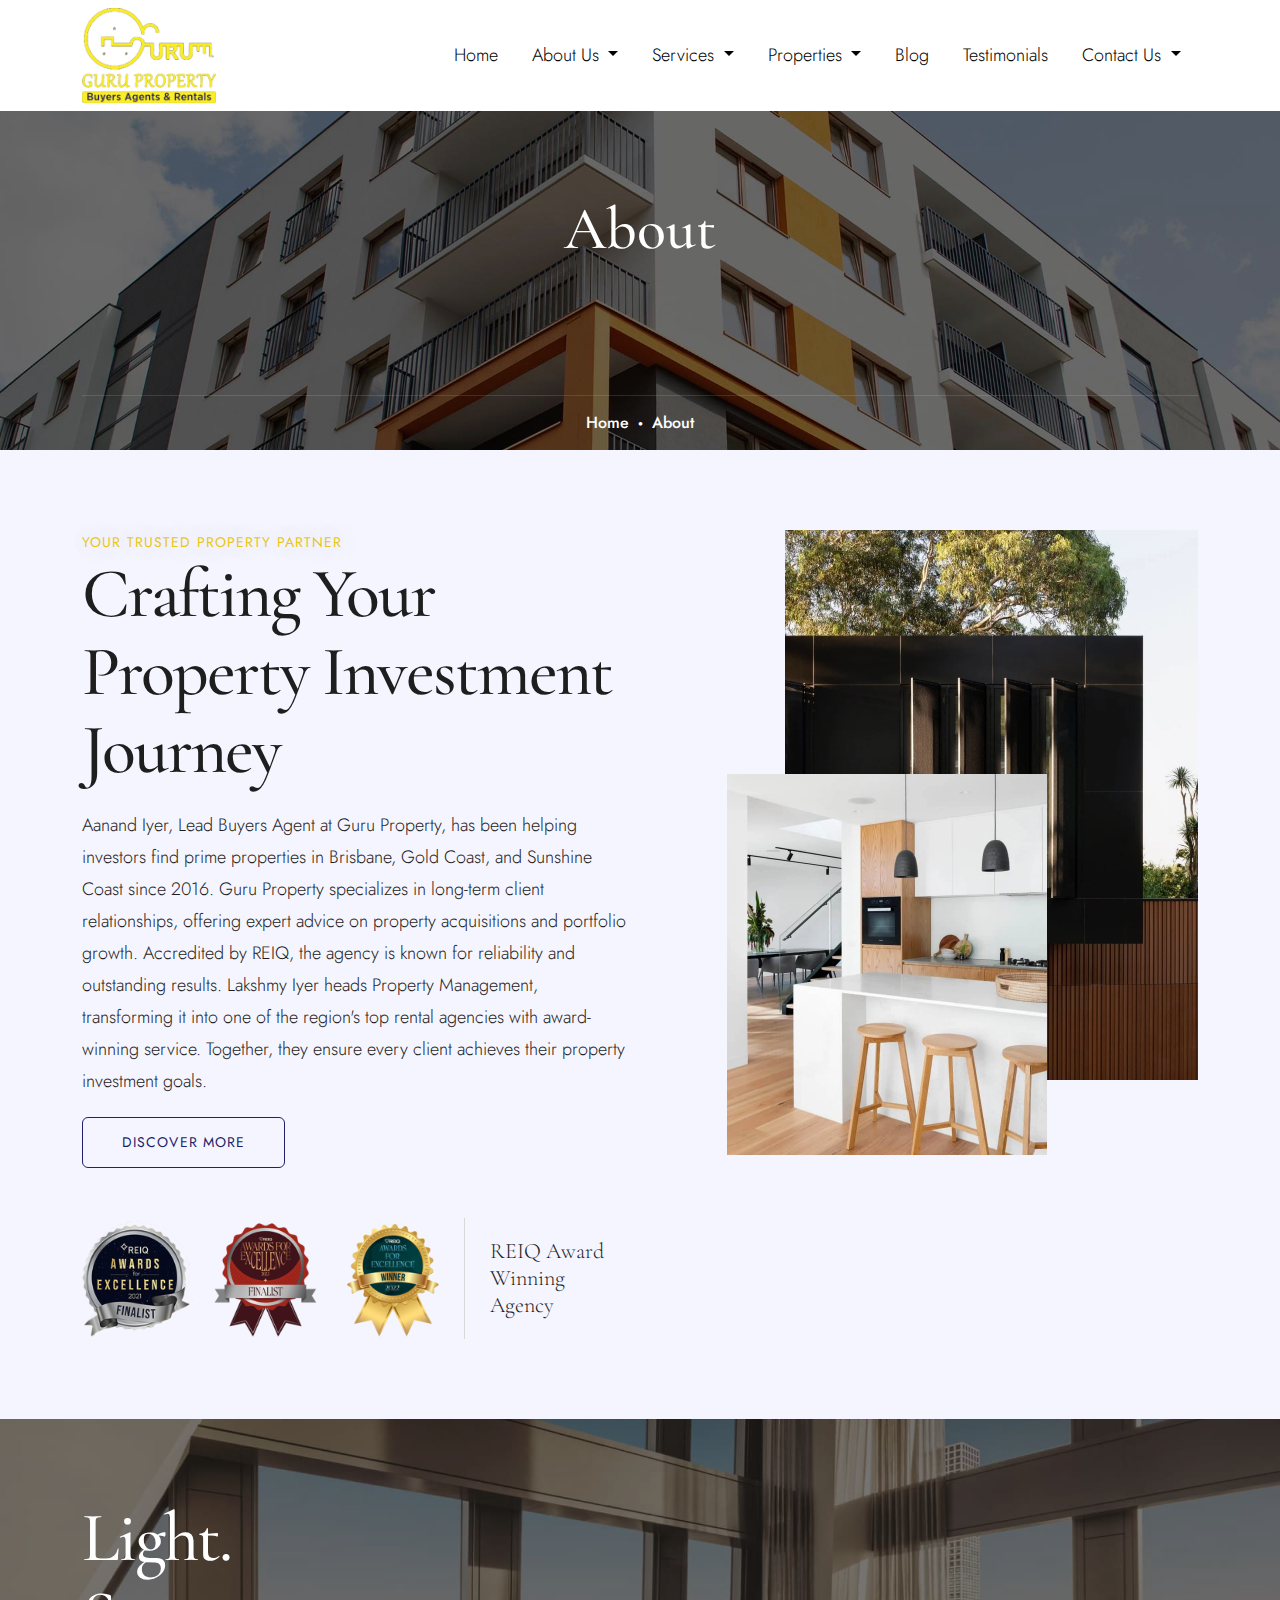
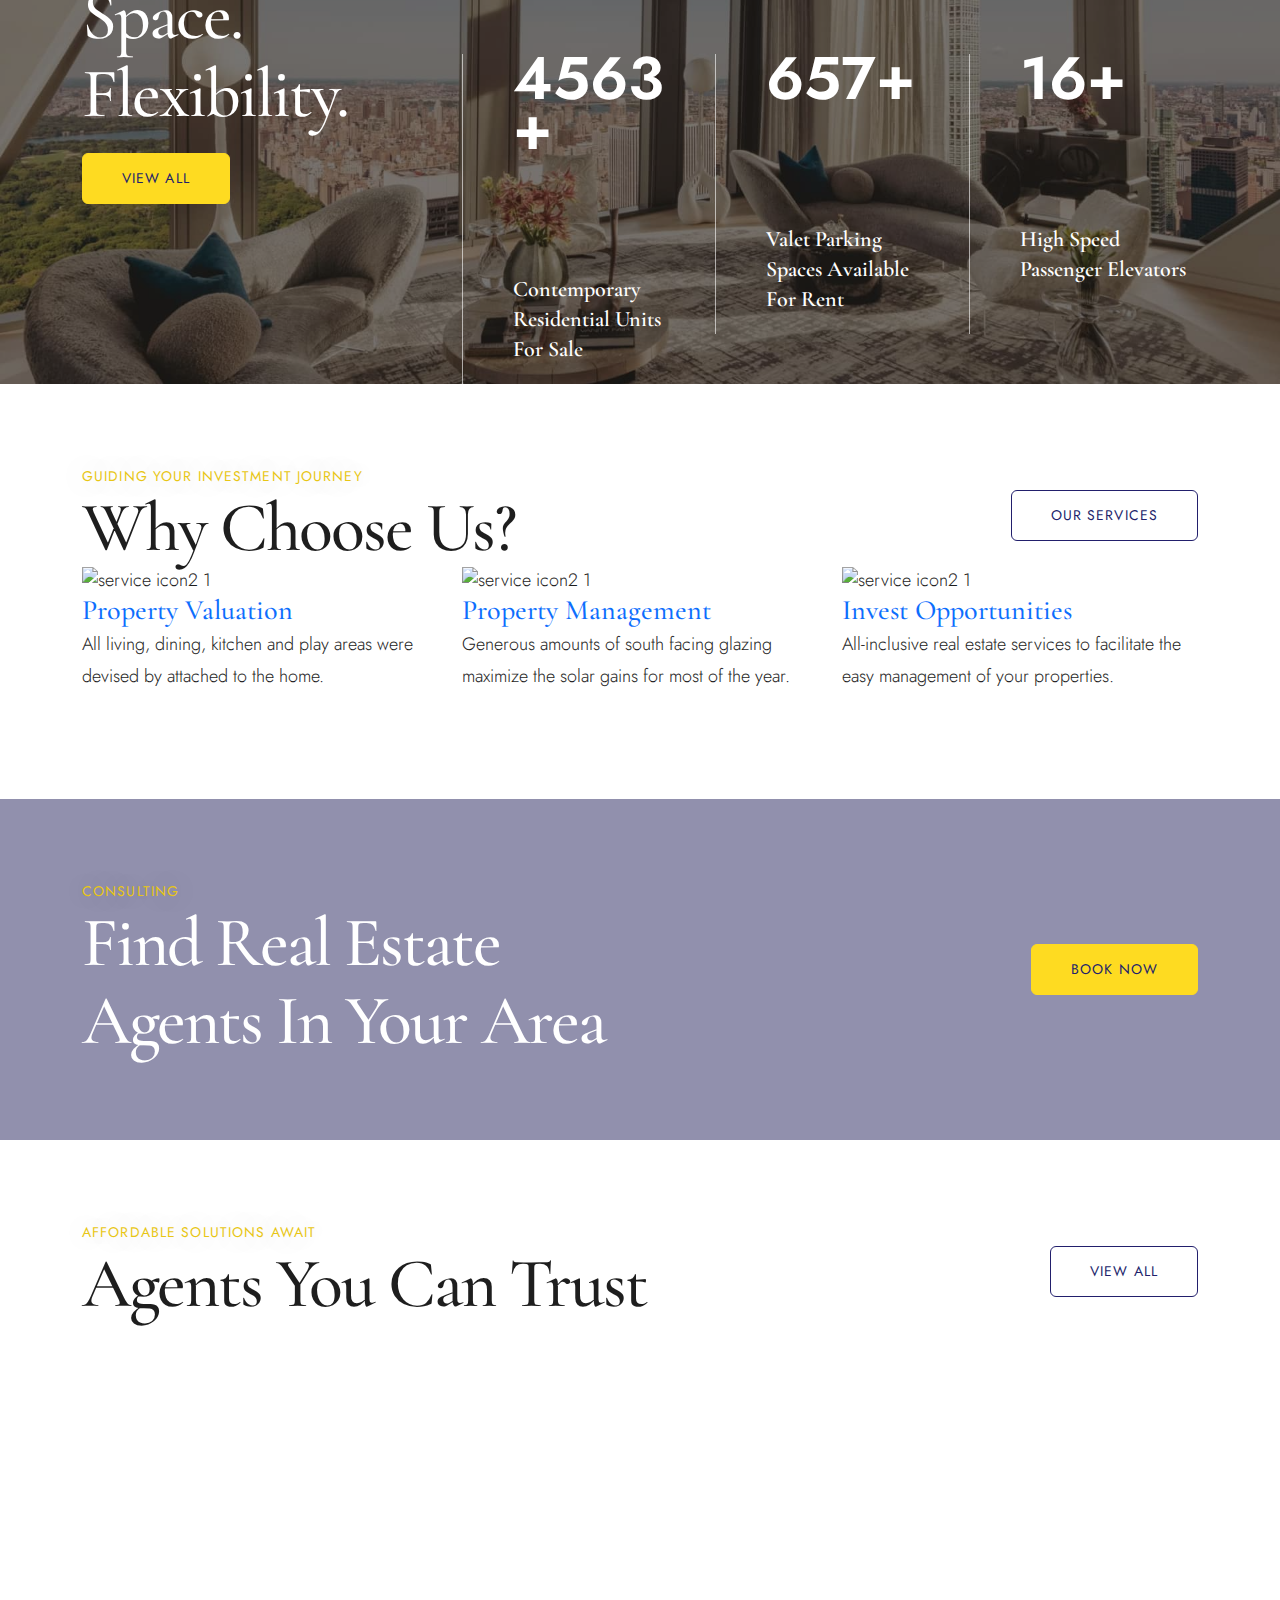
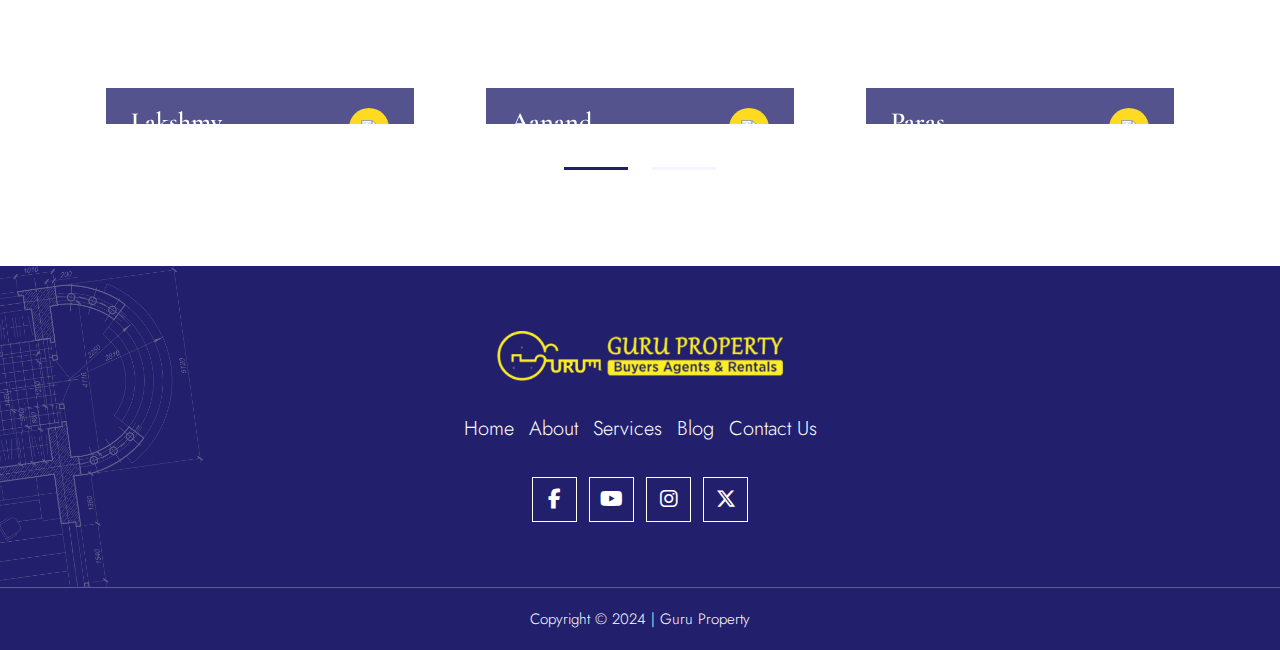
==== commit 01a91c6c: "about page update" ====
--- a/about.html
+++ b/about.html
@@ -312,7 +312,111 @@
       </div>
     </div>
   </section>
-  <section class="asb19__agentCta asb19__py">
+  <section class="asb19__inner-choose asb19__py">
+    <div class="container">
+      <div class="row">
+        <div class="col-lg-12">
+          <div class="asb19__main--widget d-flex justify-content-between align-items-center">
+            <div class="asb19__heading mb-0">
+              <h6>Guiding Your Investment Journey</h6>
+              <h3>Why Choose Us?</h3>
+            </div>
+            <div class="asb19__btn--wrap">
+              <a href="javascript:void(0)" class="asb19__btn">
+                Our Services
+              </a>
+            </div>
+          </div>
+        </div>
+        <div class="col-lg-12">
+          <div class="asb19__inner-choose--wrap">
+            <div class="row">
+              <div class="col-lg-4">
+                <div class="asb19__inner-choose--single">
+                  <div class="asb19__inner-choose--icon">
+                    <img src="./assets/images/service-icon2-1.svg" alt="service icon2 1">
+                  </div>
+                  <a class="asb19__inner-choose--title" href="#">
+                    <h3>
+                    Property Valuation
+                    </h3>
+                  </a>
+                  <div class="asb19__inner-choose--desc">
+                    <p>
+                      All living, dining, kitchen and play areas were devised by attached to the home.
+                    </p>
+                  </div>
+                  <div class="asb19__inner-choose--img asb19__bgMask img-shine" style="mask-image: url('https://raw.githubusercontent.com/agatha-sb/guruproperty/main/assets/images/propert-mask.png');">
+                    <img src="./assets/images/choose-1.png" alt="1 1 2">
+                  </div>
+                </div>
+              </div>
+              <div class="col-lg-4">
+                <div class="asb19__inner-choose--single">
+                  <div class="asb19__inner-choose--icon">
+                    <img src="./assets/images/service-icon2-2.svg" alt="service icon2 1">
+                  </div>
+                  <a class="asb19__inner-choose--title" href="#">
+                    <h3>
+                      Property Management
+                    </h3>
+                  </a>
+                  <div class="asb19__inner-choose--desc">
+                    <p>
+                      Generous amounts of south facing glazing maximize the solar gains for most of the year.
+                    </p>
+                  </div>
+                  <div class="asb19__inner-choose--img asb19__bgMask img-shine" style="mask-image: url('https://raw.githubusercontent.com/agatha-sb/guruproperty/main/assets/images/propert-mask.png');">
+                    <img src="./assets/images/choose-2.png" alt="1 1 2">
+                  </div>
+                </div>
+              </div>
+              <div class="col-lg-4">
+                <div class="asb19__inner-choose--single">
+                  <div class="asb19__inner-choose--icon">
+                    <img src="./assets/images/service-icon2-3.svg" alt="service icon2 1">
+                  </div>
+                  <a class="asb19__inner-choose--title" href="#">
+                    <h3>
+                      Invest Opportunities
+                    </h3>
+                  </a>
+                  <div class="asb19__inner-choose--desc">
+                    <p>
+                      All-inclusive real estate services to facilitate the easy management of your properties.
+                    </p>
+                  </div>
+                  <div class="asb19__inner-choose--img asb19__bgMask img-shine" style="mask-image: url('https://raw.githubusercontent.com/agatha-sb/guruproperty/main/assets/images/propert-mask.png');">
+                    <img src="./assets/images/choose-3.png" alt="1 1 2">
+                  </div>
+                </div>
+              </div>
+            </div>
+          </div>
+        </div>
+      </div>
+    </div>
+  </section>
+  <section class="asb19__cta asb19__bg--colored overlay asb19__py" style="background-image: url('./assets/images/cta-bg.png');">
+    <div class="container">
+      <div class="row align-items-center">
+        <div class="col-lg-12">
+          <div class="asb19__main--widget d-flex justify-content-between align-items-center">
+            <div class="asb19__heading w-50 mb-0">
+              <h6>Consulting</h6>
+              <h3>Find real estate agents in your area</h3>
+            </div>
+            <div class="asb19__btn--wrap">
+              <a href="javascript:void(0)" class="asb19__btn asb19__btn--fill">
+                Book Now
+              </a>
+            </div>
+          </div>
+        </div>
+      </div>
+    </div>
+  </section>
+  <!-- <section class="asb19__agentCta asb19__py">
     <div class="container">
       <div class="row align-items-center">
         <div class="col-lg-6">
@@ -336,7 +440,7 @@
         
       </div>
     </div>
-  </section>
+  </section> -->
   <section class="asb19__agents asb19__py">
     <div class="container">
       <div class="row">
@@ -364,7 +468,7 @@
                         <img src="./assets/images/agent-img-1.jpg" alt="team_1_1">
                       </div>
                     </div>
-                    <div class="team-card-content">
+                    <div class="asb19__agents--content">
                       <div class="media">
                         <div class="media-left">
                           <a class="box-title title" href="#">
@@ -380,7 +484,7 @@
                           </a>
                         </div>
                       </div>
-                      <ul class="th-social">
+                      <ul class="asb19__agents--social">
                         <li>
                           <a href="https://facebook.com"><i class="fab fa-facebook-f"></i></a>
                         </li>
@@ -390,8 +494,8 @@
                         <li>
                           <a href="https://linkedin.com"><i class="fab fa-linkedin-in"></i></a>
                         </li>
-                      </div>
-                    </ul>
+                      </ul>
+                    </div>
                   </div>
                 </div>
                 <div class="swiper-slide">
@@ -401,7 +505,7 @@
                         <img src="./assets/images/agent-img-2.jpg" alt="team_1_1">
                       </div>
                     </div>
-                    <div class="team-card-content">
+                    <div class="asb19__agents--content">
                       <div class="media">
                         <div class="media-left">
                           <a class="box-title title" href="#">
@@ -417,7 +521,7 @@
                           </a>
                         </div>
                       </div>
-                      <ul class="th-social">
+                      <ul class="asb19__agents--social">
                         <li>
                           <a href="https://facebook.com"><i class="fab fa-facebook-f"></i></a>
                         </li>
@@ -438,7 +542,7 @@
                         <img src="./assets/images/agent-img-3.jpg">
                       </div>
                     </div>
-                    <div class="team-card-content">
+                    <div class="asb19__agents--content">
                       <div class="media">
                         <div class="media-left">
                           <a class="box-title title" href="#">
@@ -454,7 +558,7 @@
                           </a>
                         </div>
                       </div>
-                      <ul class="th-social">
+                      <ul class="asb19__agents--social">
                         <li>
                           <a href="https://facebook.com"><i class="fab fa-facebook-f"></i></a>
                         </li>
@@ -475,7 +579,7 @@
                         <img src="./assets/images/agent-img-4.jpg" alt="team_1_1">
                       </div>
                     </div>
-                    <div class="team-card-content">
+                    <div class="asb19__agents--content">
                       <div class="media">
                         <div class="media-left">
                           <a class="box-title title" href="#">
@@ -491,7 +595,7 @@
                           </a>
                         </div>
                       </div>
-                      <ul class="th-social">
+                      <ul class="asb19__agents--social">
                         <li>
                           <a href="https://facebook.com"><i class="fab fa-facebook-f"></i></a>
                         </li>
--- a/assets/css/custom.css
+++ b/assets/css/custom.css
@@ -992,7 +992,7 @@
   position: relative;
   overflow: hidden;
 }
-.team-card-content {
+.asb19__agents--content {
   position: absolute;
   bottom: 24px;
   left: 24px;
@@ -1009,7 +1009,7 @@
   mask-image: url('https://raw.githubusercontent.com/agatha-sb/guruproperty/main/assets/images/team-shape1-2.png');
   mask-size: 100% 100%;
 }
-.asb19__agents--single:hover .team-card-content {
+.asb19__agents--single:hover .asb19__agents--content {
   top: 24px;
     mask-image: url('https://raw.githubusercontent.com/agatha-sb/guruproperty/main/assets/images/team-shape1.png');
   padding: 24px 25px;
@@ -1055,7 +1055,7 @@
   height: 16px;
   object-fit: contain;
 }
-.th-social {
+.asb19__agents--social {
   z-index: 1;
   border-radius: 0;
   transition: 0.4s;
@@ -1066,12 +1066,12 @@
   gap: 12px;
   transition: all 0.3s ease-in-out;
 }
-.asb19__agents--single:hover .th-social {
+.asb19__agents--single:hover .asb19__agents--social {
   opacity: 1;
   visibility: visible;
   transition: all 0.3s ease-in-out;
 }
-.th-social li a {
+.asb19__agents--social li a {
   display: inline-flex;
   width: 30px;
   height: 30px;
@@ -1083,7 +1083,7 @@
   color: var(--clr-white);
   transition: all 0.3s ease-in-out;
 }
-.th-social li a:hover {
+.asb19__agents--social li a:hover {
   background-color: var(--clr-white);
   color: var(--clr-black);
   transition: all 0.3s ease-in-out;
@@ -1302,4 +1302,82 @@
   font-size: 60px;
   font-weight: 500;
 }
-.asb19__inner-banner .asb19__bgImg img {height: 450px;}+.asb19__inner-banner .asb19__bgImg img {height: 450px;}
+
+
+
+.asb19__inner-contact--icon {
+  width: 70px;
+  height: 70px;
+  text-align: center;
+  background: #221f6c14;
+  border: 1px solid rgba(230, 230, 230, 0.2);
+  transition: all 0.3s ease-in-out;
+  display: inline-flex;
+  justify-content: center;
+  align-items: center;
+  border-radius: 6px;
+}
+
+.asb19__inner-contact--icon img {
+  height: 40px;
+  object-fit: contain;
+  transition: all 0.3s ease-in-out;
+}
+.asb19__inner-contact--single {
+  background: var(--clr-accent-tint);
+  border-radius: 8px;
+  display: flex;
+  gap: 16px;
+  border: 1px solid #ECECEC;
+  padding: 24px 24px 18px;
+  transition: all 0.3s ease-in-out;
+}
+
+.asb19__inner-contact--details h6 {
+  font-size: 25px;
+  font-weight: 500;
+  color: var(--clr-accent);
+  transition: all 0.3s ease-in-out;
+}
+.asb19__inner-contact--info > * {
+  font-size: 16px;
+  transition: all 0.3s ease-in-out;
+  color: var(--clr-black);
+}
+
+.asb19__inner-contact--single:hover {
+  background-color: var(--clr-accent);
+  border-color: #13113d;
+}
+.asb19__inner-contact--single:hover .asb19__inner-contact--icon img {
+  filter: invert(1);
+  transition: all 0.3s ease-in-out;
+}
+.asb19__inner-contact--single:hover .asb19__inner-contact--details h6, .asb19__inner-contact--single:hover .asb19__inner-contact--info > * {
+  color: var(--clr-white);
+    transition: all 0.3s ease-in-out;
+}
+
+
+.asb19__inner--form-left {
+  padding: 70px 40px;
+}
+.asb19__inner--form .asb19__form-widget {
+  background-color: var(--clr-white);
+  padding: 50px 45px 50px;
+}
+
+.asb19__map-widget {
+  height: 100%;
+}
+.asb19__map-widget iframe {
+  width: 100%;
+  height: 100%;
+}
+.form-group.form-button {
+  margin-bottom: 0;
+}
+.asb19__inner--form.overlay::before {
+  z-index: -1;
+}
--- a/assets/css/responsive.css
+++ b/assets/css/responsive.css
@@ -6,15 +6,14 @@
 	
 }
 
-@media (min-width: 1400px) and (max-width: 1500px){
-	
+@media (min-width: 1400px) and (max-width: 1500px) {
+
 }
+@media (min-width: 1300px) and (max-width: 1400px) {
 
-@media (min-width: 1300px) and (max-width: 1400px){
-	
 }
-@media (min-width: 1200px) and (max-width: 1300px){
-	
+@media (min-width: 1200px) and (max-width: 1300px) {
+
 }
 
 @media (min-width: 1024px) and (max-width: 1200px){
